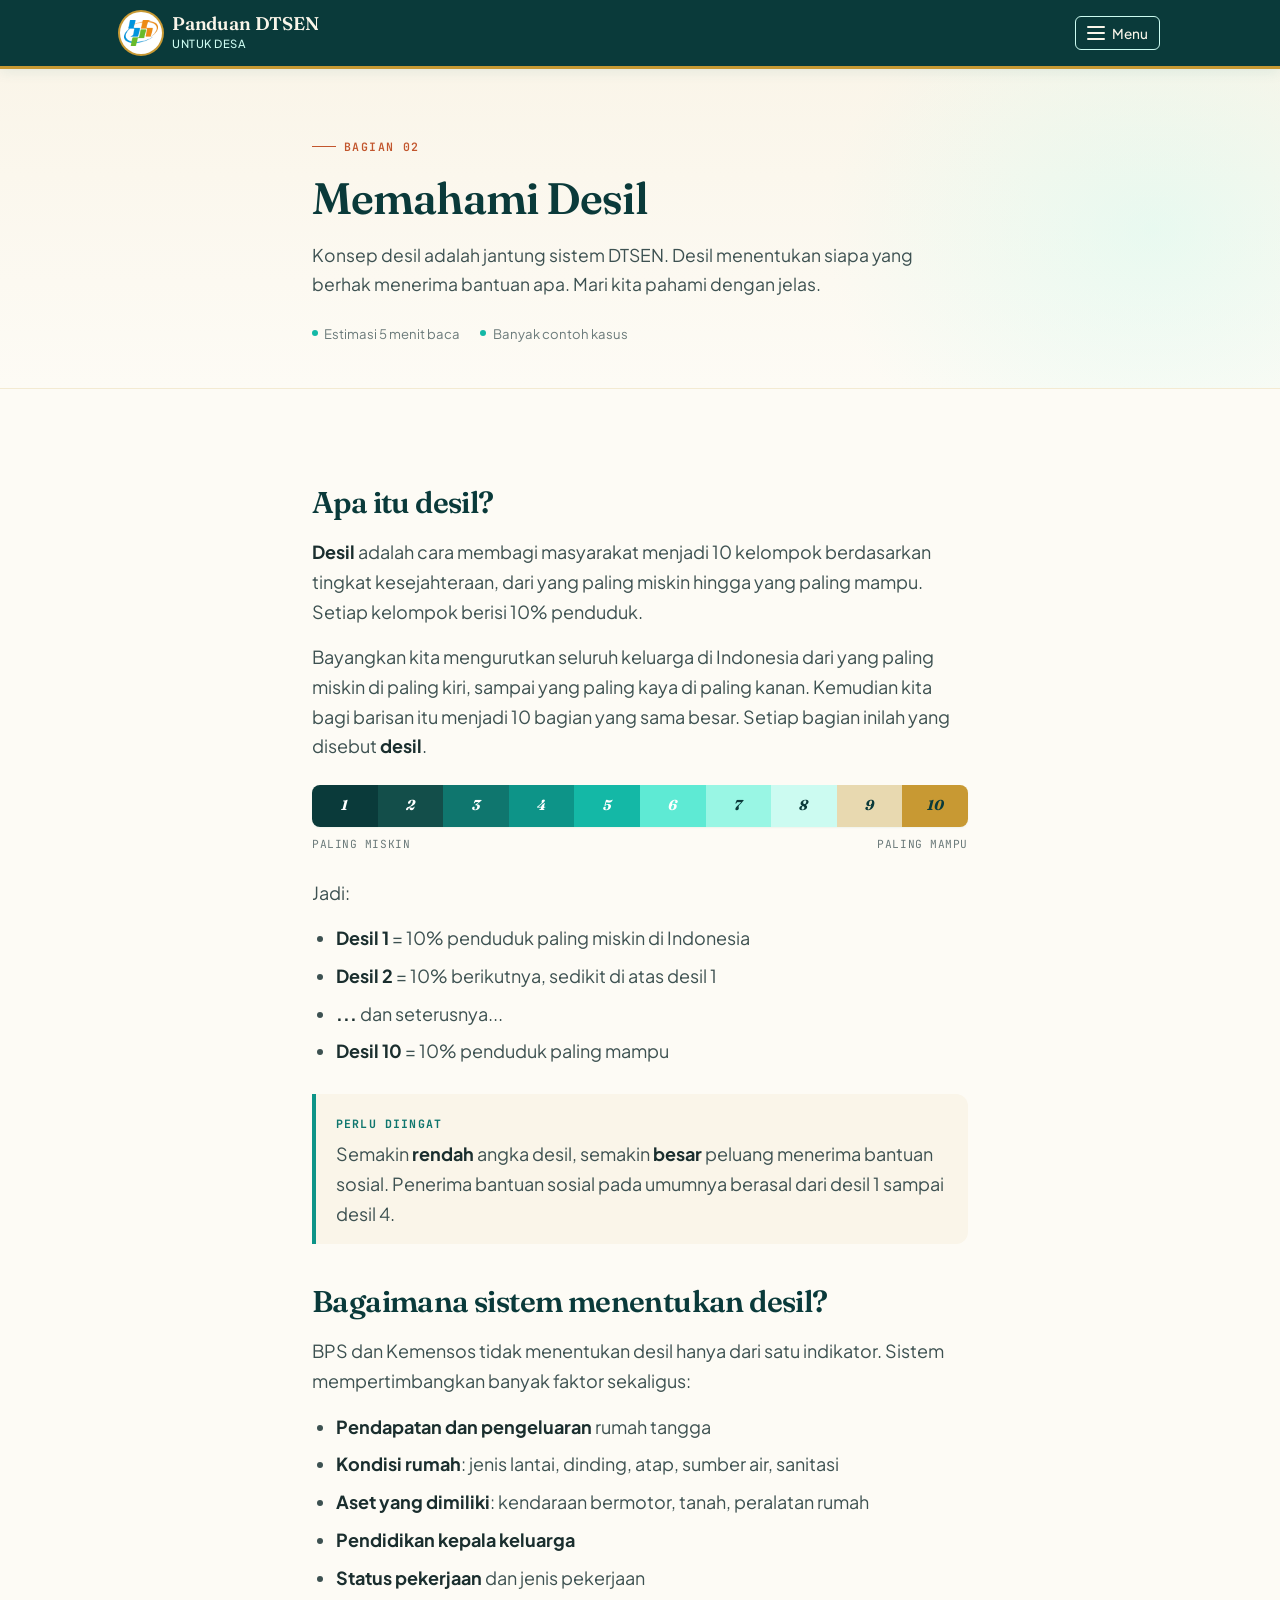
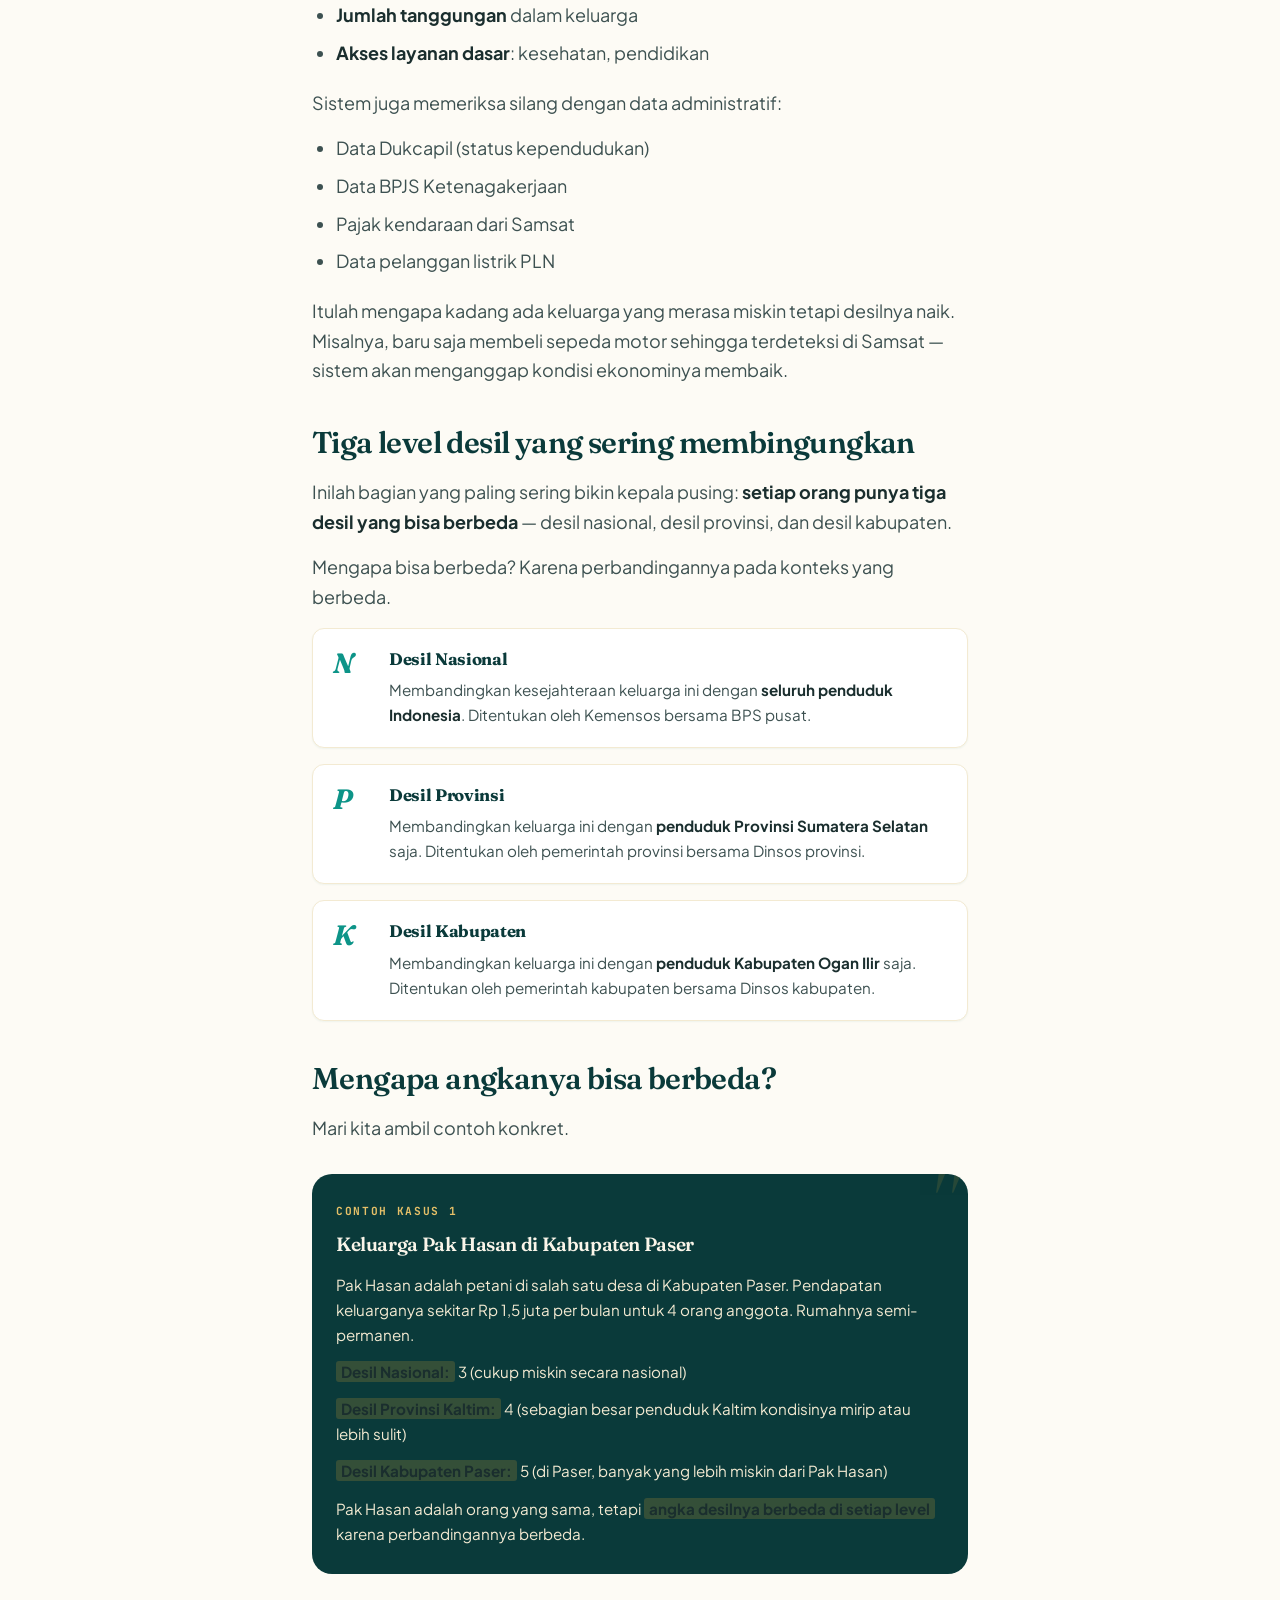
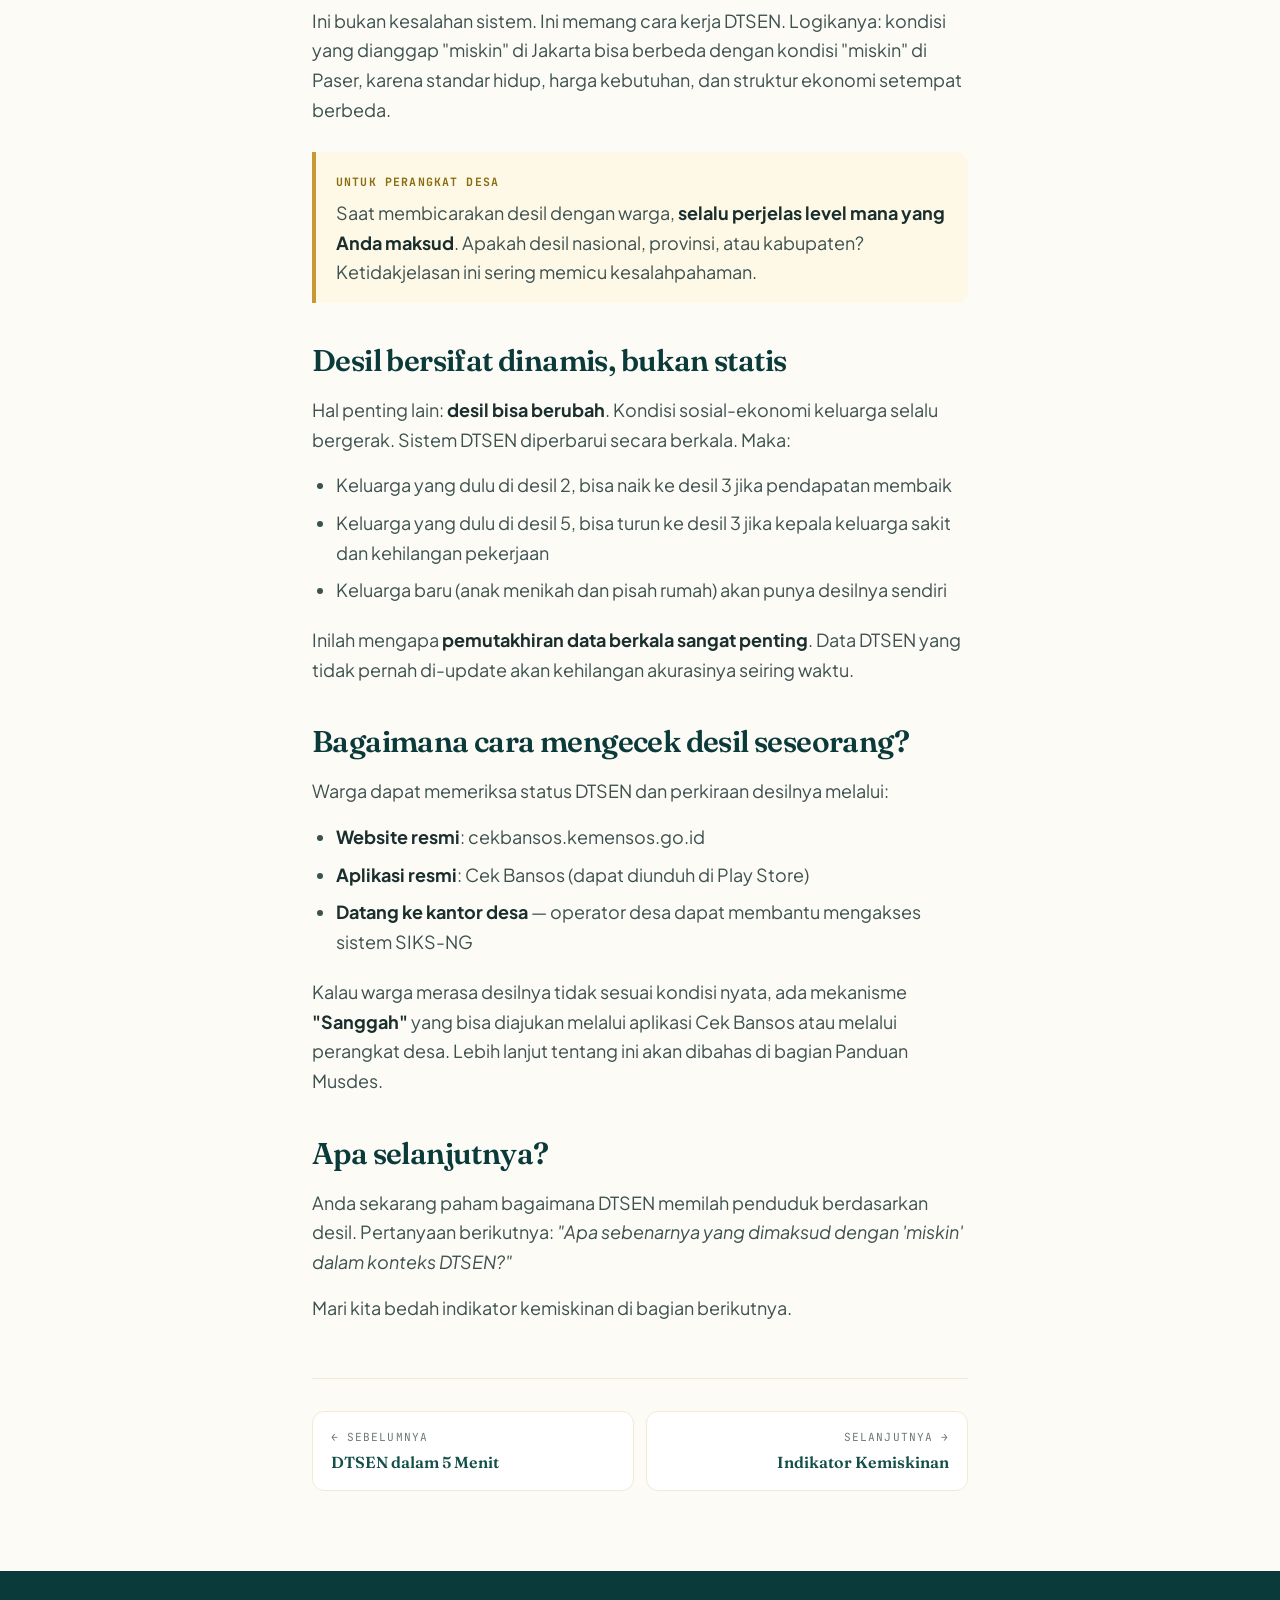
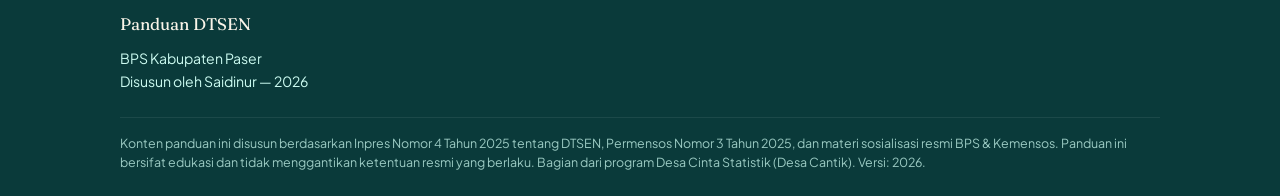
==== desil.html @ bd0c0e56 "Add files via upload" ====
<!DOCTYPE html>
<html lang="id">
<head>
  <meta charset="UTF-8">
  <meta name="viewport" content="width=device-width, initial-scale=1.0">
  <title>Memahami Desil — Panduan DTSEN</title>
  <meta name="description" content="Penjelasan tentang sistem desil DTSEN, perbedaan desil nasional/provinsi/kabupaten, dan contoh kasus konkret.">
  <link rel="preconnect" href="https://fonts.googleapis.com">
  <link rel="preconnect" href="https://fonts.gstatic.com" crossorigin>
  <link href="https://fonts.googleapis.com/css2?family=Fraunces:ital,opsz,wght@0,9..144,400..700;1,9..144,400..700&family=Plus+Jakarta+Sans:wght@400;500;600;700&family=JetBrains+Mono:wght@400;600&display=swap" rel="stylesheet">
  <link rel="stylesheet" href="assets/css/styles.css">
</head>
<body>
  <header class="site-header">
    <div class="site-header__inner">
      <a href="index.html" class="site-header__brand">
        <span class="site-header__logo" aria-label="Logo BPS"><img src="assets/img/logo-bps.png" alt="Logo Badan Pusat Statistik"></span>
        <div>
          <div class="site-header__title">Panduan DTSEN</div>
          <div class="site-header__subtitle">Untuk Desa</div>
        </div>
      </a>
      <button class="menu-toggle" aria-label="Buka menu" aria-expanded="false">
        <span class="menu-toggle__icon"><span></span></span>
        Menu
      </button>
    </div>
  </header>

  <div class="site-nav__overlay" aria-hidden="true"></div>
  <nav class="site-nav" aria-label="Navigasi utama">
    <ul class="site-nav__list">
      <li class="site-nav__item"><a href="index.html" class="site-nav__link"><span class="site-nav__num">00</span>Beranda</a></li>
      <li class="site-nav__item"><a href="dtsen.html" class="site-nav__link"><span class="site-nav__num">01</span>DTSEN dalam 5 Menit</a></li>
      <li class="site-nav__item"><a href="desil.html" class="site-nav__link is-active"><span class="site-nav__num">02</span>Memahami Desil</a></li>
      <li class="site-nav__item"><a href="kemiskinan.html" class="site-nav__link"><span class="site-nav__num">03</span>Indikator Kemiskinan</a></li>
      <li class="site-nav__item"><a href="stunting.html" class="site-nav__link"><span class="site-nav__num">04</span>Kemiskinan &amp; Stunting</a></li>
      <li class="site-nav__item"><a href="musdes.html" class="site-nav__link"><span class="site-nav__num">05</span>Panduan Musdes</a></li>
      <li class="site-nav__item"><a href="tanya-jawab.html" class="site-nav__link"><span class="site-nav__num">06</span>Tanya-Jawab &amp; Glosarium</a></li>
    </ul>
  </nav>

  <section class="page-hero">
    <div class="container">
      <div class="page-hero__inner">
        <div class="page-hero__eyebrow">Bagian 02</div>
        <h1>Memahami Desil</h1>
        <p class="page-hero__lead">Konsep desil adalah jantung sistem DTSEN. Desil menentukan siapa yang berhak menerima bantuan apa. Mari kita pahami dengan jelas.</p>
        <div class="page-hero__meta">
          <span class="page-hero__meta-item">Estimasi 5 menit baca</span>
          <span class="page-hero__meta-item">Banyak contoh kasus</span>
        </div>
      </div>
    </div>
  </section>

  <main>
    <div class="container">
      <div class="prose">

        <h2>Apa itu desil?</h2>
        <p><strong>Desil</strong> adalah cara membagi masyarakat menjadi 10 kelompok berdasarkan tingkat kesejahteraan, dari yang paling miskin hingga yang paling mampu. Setiap kelompok berisi 10% penduduk.</p>

        <p>Bayangkan kita mengurutkan seluruh keluarga di Indonesia dari yang paling miskin di paling kiri, sampai yang paling kaya di paling kanan. Kemudian kita bagi barisan itu menjadi 10 bagian yang sama besar. Setiap bagian inilah yang disebut <strong>desil</strong>.</p>

        <div class="decile-bar">
          <div class="decile-bar__cell" style="background:#0a3a3a;">1</div>
          <div class="decile-bar__cell" style="background:#134e4a;">2</div>
          <div class="decile-bar__cell" style="background:#0f766e;">3</div>
          <div class="decile-bar__cell" style="background:#0d9488;">4</div>
          <div class="decile-bar__cell" style="background:#14b8a6;">5</div>
          <div class="decile-bar__cell" style="background:#5eead4;">6</div>
          <div class="decile-bar__cell" style="background:#99f6e4; color:#0a3a3a;">7</div>
          <div class="decile-bar__cell" style="background:#ccfbf1; color:#0a3a3a;">8</div>
          <div class="decile-bar__cell" style="background:#e8d9b0; color:#0a3a3a;">9</div>
          <div class="decile-bar__cell" style="background:#c89933; color:#0a3a3a;">10</div>
        </div>
        <div class="decile-bar__legend">
          <span>Paling Miskin</span>
          <span>Paling Mampu</span>
        </div>

        <p>Jadi:</p>
        <ul>
          <li><strong>Desil 1</strong> = 10% penduduk paling miskin di Indonesia</li>
          <li><strong>Desil 2</strong> = 10% berikutnya, sedikit di atas desil 1</li>
          <li><strong>...</strong> dan seterusnya...</li>
          <li><strong>Desil 10</strong> = 10% penduduk paling mampu</li>
        </ul>

        <div class="callout">
          <span class="callout__label">Perlu Diingat</span>
          <p style="margin-bottom: 0;">Semakin <strong>rendah</strong> angka desil, semakin <strong>besar</strong> peluang menerima bantuan sosial. Penerima bantuan sosial pada umumnya berasal dari desil 1 sampai desil 4.</p>
        </div>

        <h2>Bagaimana sistem menentukan desil?</h2>
        <p>BPS dan Kemensos tidak menentukan desil hanya dari satu indikator. Sistem mempertimbangkan banyak faktor sekaligus:</p>

        <ul>
          <li><strong>Pendapatan dan pengeluaran</strong> rumah tangga</li>
          <li><strong>Kondisi rumah</strong>: jenis lantai, dinding, atap, sumber air, sanitasi</li>
          <li><strong>Aset yang dimiliki</strong>: kendaraan bermotor, tanah, peralatan rumah</li>
          <li><strong>Pendidikan kepala keluarga</strong></li>
          <li><strong>Status pekerjaan</strong> dan jenis pekerjaan</li>
          <li><strong>Jumlah tanggungan</strong> dalam keluarga</li>
          <li><strong>Akses layanan dasar</strong>: kesehatan, pendidikan</li>
        </ul>

        <p>Sistem juga memeriksa silang dengan data administratif:</p>
        <ul>
          <li>Data Dukcapil (status kependudukan)</li>
          <li>Data BPJS Ketenagakerjaan</li>
          <li>Pajak kendaraan dari Samsat</li>
          <li>Data pelanggan listrik PLN</li>
        </ul>

        <p>Itulah mengapa kadang ada keluarga yang merasa miskin tetapi desilnya naik. Misalnya, baru saja membeli sepeda motor sehingga terdeteksi di Samsat &mdash; sistem akan menganggap kondisi ekonominya membaik.</p>

        <h2>Tiga level desil yang sering membingungkan</h2>
        <p>Inilah bagian yang paling sering bikin kepala pusing: <strong>setiap orang punya tiga desil yang bisa berbeda</strong> &mdash; desil nasional, desil provinsi, dan desil kabupaten.</p>

        <p>Mengapa bisa berbeda? Karena perbandingannya pada konteks yang berbeda.</p>

        <div class="step-card">
          <span class="step-card__num">N</span>
          <div class="step-card__body">
            <h4>Desil Nasional</h4>
            <p>Membandingkan kesejahteraan keluarga ini dengan <strong>seluruh penduduk Indonesia</strong>. Ditentukan oleh Kemensos bersama BPS pusat.</p>
          </div>
        </div>

        <div class="step-card">
          <span class="step-card__num">P</span>
          <div class="step-card__body">
            <h4>Desil Provinsi</h4>
            <p>Membandingkan keluarga ini dengan <strong>penduduk Provinsi Sumatera Selatan</strong> saja. Ditentukan oleh pemerintah provinsi bersama Dinsos provinsi.</p>
          </div>
        </div>

        <div class="step-card">
          <span class="step-card__num">K</span>
          <div class="step-card__body">
            <h4>Desil Kabupaten</h4>
            <p>Membandingkan keluarga ini dengan <strong>penduduk Kabupaten Ogan Ilir</strong> saja. Ditentukan oleh pemerintah kabupaten bersama Dinsos kabupaten.</p>
          </div>
        </div>

        <h2>Mengapa angkanya bisa berbeda?</h2>
        <p>Mari kita ambil contoh konkret.</p>

        <div class="case-study">
          <div class="case-study__label">Contoh Kasus 1</div>
          <h3>Keluarga Pak Hasan di Kabupaten Paser</h3>
          <p>Pak Hasan adalah petani di salah satu desa di Kabupaten Paser. Pendapatan keluarganya sekitar Rp 1,5 juta per bulan untuk 4 orang anggota. Rumahnya semi-permanen.</p>
          <p><strong>Desil Nasional:</strong> 3 (cukup miskin secara nasional)</p>
          <p><strong>Desil Provinsi Kaltim:</strong> 4 (sebagian besar penduduk Kaltim kondisinya mirip atau lebih sulit)</p>
          <p><strong>Desil Kabupaten Paser:</strong> 5 (di Paser, banyak yang lebih miskin dari Pak Hasan)</p>
          <p>Pak Hasan adalah orang yang sama, tetapi <strong>angka desilnya berbeda di setiap level</strong> karena perbandingannya berbeda.</p>
        </div>

        <p>Ini bukan kesalahan sistem. Ini memang cara kerja DTSEN. Logikanya: kondisi yang dianggap "miskin" di Jakarta bisa berbeda dengan kondisi "miskin" di Paser, karena standar hidup, harga kebutuhan, dan struktur ekonomi setempat berbeda.</p>

        <div class="callout callout--warning">
          <span class="callout__label">Untuk Perangkat Desa</span>
          <p style="margin-bottom: 0;">Saat membicarakan desil dengan warga, <strong>selalu perjelas level mana yang Anda maksud</strong>. Apakah desil nasional, provinsi, atau kabupaten? Ketidakjelasan ini sering memicu kesalahpahaman.</p>
        </div>

        <h2>Desil bersifat dinamis, bukan statis</h2>
        <p>Hal penting lain: <strong>desil bisa berubah</strong>. Kondisi sosial-ekonomi keluarga selalu bergerak. Sistem DTSEN diperbarui secara berkala. Maka:</p>

        <ul>
          <li>Keluarga yang dulu di desil 2, bisa naik ke desil 3 jika pendapatan membaik</li>
          <li>Keluarga yang dulu di desil 5, bisa turun ke desil 3 jika kepala keluarga sakit dan kehilangan pekerjaan</li>
          <li>Keluarga baru (anak menikah dan pisah rumah) akan punya desilnya sendiri</li>
        </ul>

        <p>Inilah mengapa <strong>pemutakhiran data berkala sangat penting</strong>. Data DTSEN yang tidak pernah di-update akan kehilangan akurasinya seiring waktu.</p>

        <h2>Bagaimana cara mengecek desil seseorang?</h2>
        <p>Warga dapat memeriksa status DTSEN dan perkiraan desilnya melalui:</p>

        <ul>
          <li><strong>Website resmi</strong>: cekbansos.kemensos.go.id</li>
          <li><strong>Aplikasi resmi</strong>: Cek Bansos (dapat diunduh di Play Store)</li>
          <li><strong>Datang ke kantor desa</strong> &mdash; operator desa dapat membantu mengakses sistem SIKS-NG</li>
        </ul>

        <p>Kalau warga merasa desilnya tidak sesuai kondisi nyata, ada mekanisme <strong>"Sanggah"</strong> yang bisa diajukan melalui aplikasi Cek Bansos atau melalui perangkat desa. Lebih lanjut tentang ini akan dibahas di bagian Panduan Musdes.</p>

        <h2>Apa selanjutnya?</h2>
        <p>Anda sekarang paham bagaimana DTSEN memilah penduduk berdasarkan desil. Pertanyaan berikutnya: <em>"Apa sebenarnya yang dimaksud dengan 'miskin' dalam konteks DTSEN?"</em></p>

        <p>Mari kita bedah indikator kemiskinan di bagian berikutnya.</p>

        <nav class="page-nav" aria-label="Navigasi halaman">
          <a href="dtsen.html" class="page-nav__link">
            <span class="page-nav__direction">&larr; Sebelumnya</span>
            <span class="page-nav__title">DTSEN dalam 5 Menit</span>
          </a>
          <a href="kemiskinan.html" class="page-nav__link page-nav__link--next">
            <span class="page-nav__direction">Selanjutnya &rarr;</span>
            <span class="page-nav__title">Indikator Kemiskinan</span>
          </a>
        </nav>
      </div>
    </div>
  </main>

  <footer class="site-footer">
    <div class="site-footer__inner">
      <div class="site-footer__credit">Panduan DTSEN</div>
      <div class="site-footer__org">BPS Kabupaten Paser<br>Disusun oleh Saidinur &mdash; 2026</div>
      <div class="site-footer__disclaimer">Konten panduan ini disusun berdasarkan Inpres Nomor 4 Tahun 2025 tentang DTSEN, Permensos Nomor 3 Tahun 2025, dan materi sosialisasi resmi BPS &amp; Kemensos. Panduan ini bersifat edukasi dan tidak menggantikan ketentuan resmi yang berlaku. Bagian dari program Desa Cinta Statistik (Desa Cantik). Versi: 2026.</div>
    </div>
  </footer>
  <script src="assets/js/main.js"></script>
</body>
</html>
---- assets/css/styles.css ----
/* ============================================
   Panduan DTSEN — Stylesheet
   Palet: Hijau toska + cream | Mobile-first
   ============================================ */

/* --- CSS Variables --- */
:root {
  /* Warna utama */
  --teal-900: #0a3a3a;
  --teal-800: #134e4a;
  --teal-700: #0f766e;
  --teal-600: #0d9488;
  --teal-500: #14b8a6;
  --teal-100: #ccfbf1;
  --teal-50: #f0fdfa;

  /* Cream & netral */
  --cream-50: #fdfbf5;
  --cream-100: #faf5e9;
  --cream-200: #f3ead2;
  --cream-300: #e8d9b0;

  /* Aksen & teks */
  --ink: #1a2e2e;
  --ink-soft: #3d5151;
  --ink-mute: #6b7a7a;
  --terracotta: #c2562d;
  --gold: #c89933;
  --gold-soft: #e6c068;

  /* Sistem */
  --shadow-sm: 0 1px 2px rgba(15, 118, 110, 0.06);
  --shadow-md: 0 4px 12px rgba(15, 118, 110, 0.08);
  --shadow-lg: 0 12px 32px rgba(15, 118, 110, 0.12);
  --radius-sm: 6px;
  --radius-md: 12px;
  --radius-lg: 20px;

  /* Tipografi */
  --font-display: 'Fraunces', 'Lora', Georgia, serif;
  --font-body: 'Plus Jakarta Sans', 'Source Sans 3', system-ui, sans-serif;
  --font-mono: 'JetBrains Mono', 'Courier New', monospace;
}

/* --- Reset --- */
*, *::before, *::after { box-sizing: border-box; margin: 0; padding: 0; }
html { scroll-behavior: smooth; -webkit-text-size-adjust: 100%; }

body {
  font-family: var(--font-body);
  font-size: 17px;
  line-height: 1.65;
  color: var(--ink);
  background: var(--cream-50);
  min-height: 100vh;
  -webkit-font-smoothing: antialiased;
  text-rendering: optimizeLegibility;
}

img { max-width: 100%; display: block; }
a { color: var(--teal-700); text-decoration-thickness: 1.5px; text-underline-offset: 3px; }
a:hover { color: var(--teal-800); }

/* --- Typography --- */
h1, h2, h3, h4 {
  font-family: var(--font-display);
  font-weight: 600;
  letter-spacing: -0.02em;
  line-height: 1.2;
  color: var(--teal-900);
}
h1 { font-size: clamp(1.9rem, 5vw, 2.75rem); margin-bottom: 0.5rem; }
h2 { font-size: clamp(1.4rem, 3.5vw, 1.875rem); margin: 2.5rem 0 1rem; }
h3 { font-size: clamp(1.15rem, 2.5vw, 1.35rem); margin: 1.75rem 0 0.75rem; color: var(--teal-800); }
h4 { font-size: 1.05rem; margin: 1.25rem 0 0.5rem; font-weight: 700; color: var(--teal-800); }

p { margin-bottom: 1rem; }
strong { color: var(--teal-900); font-weight: 700; }

/* --- Layout dasar --- */
.container {
  max-width: 720px;
  margin: 0 auto;
  padding: 0 1.25rem;
}

/* --- Header --- */
.site-header {
  background: var(--teal-900);
  color: var(--cream-100);
  border-bottom: 3px solid var(--gold);
  position: sticky;
  top: 0;
  z-index: 100;
  box-shadow: var(--shadow-md);
}

.site-header__inner {
  max-width: 1080px;
  margin: 0 auto;
  padding: 0.75rem 1.25rem;
  display: flex;
  align-items: center;
  justify-content: space-between;
  gap: 1rem;
}

.site-header__brand {
  display: flex;
  align-items: center;
  gap: 0.625rem;
  text-decoration: none;
  color: var(--cream-100);
  flex-shrink: 0;
}

.site-header__logo {
  width: 42px;
  height: 42px;
  background: #ffffff;
  display: grid;
  place-items: center;
  border-radius: 50%;
  flex-shrink: 0;
  padding: 4px;
  box-shadow: 0 0 0 2px var(--gold);
}

.site-header__logo img {
  width: 100%;
  height: 100%;
  object-fit: contain;
  display: block;
}

.site-header__title {
  font-family: var(--font-display);
  font-size: 1.05rem;
  line-height: 1.1;
  font-weight: 600;
  letter-spacing: -0.01em;
}

.site-header__subtitle {
  font-size: 0.7rem;
  letter-spacing: 0.05em;
  text-transform: uppercase;
  color: var(--teal-100);
  font-weight: 500;
}

/* Menu toggle */
.menu-toggle {
  background: transparent;
  border: 1.5px solid var(--teal-100);
  color: var(--cream-100);
  padding: 0.45rem 0.7rem;
  border-radius: var(--radius-sm);
  cursor: pointer;
  font-size: 0.85rem;
  font-family: var(--font-body);
  font-weight: 500;
  display: flex;
  align-items: center;
  gap: 0.4rem;
  transition: all 0.15s;
}
.menu-toggle:hover { background: var(--teal-800); }
.menu-toggle__icon {
  display: inline-block;
  width: 18px;
  height: 14px;
  position: relative;
}
.menu-toggle__icon::before,
.menu-toggle__icon::after,
.menu-toggle__icon span {
  content: '';
  position: absolute;
  left: 0;
  width: 100%;
  height: 2px;
  background: var(--cream-100);
  border-radius: 2px;
}
.menu-toggle__icon::before { top: 0; }
.menu-toggle__icon span { top: 6px; }
.menu-toggle__icon::after { bottom: 0; }

/* Drawer navigation */
.site-nav {
  position: fixed;
  top: 0;
  right: -100%;
  width: min(85%, 320px);
  height: 100vh;
  background: var(--cream-50);
  box-shadow: -8px 0 32px rgba(0,0,0,0.15);
  padding: 5rem 1.5rem 2rem;
  overflow-y: auto;
  transition: right 0.3s cubic-bezier(0.4, 0, 0.2, 1);
  z-index: 99;
}
.site-nav.is-open { right: 0; }

.site-nav__overlay {
  position: fixed;
  inset: 0;
  background: rgba(10, 58, 58, 0.5);
  opacity: 0;
  pointer-events: none;
  transition: opacity 0.3s;
  z-index: 98;
}
.site-nav__overlay.is-open { opacity: 1; pointer-events: auto; }

.site-nav__list { list-style: none; }
.site-nav__item { border-bottom: 1px solid var(--cream-200); }
.site-nav__link {
  display: flex;
  align-items: baseline;
  gap: 0.75rem;
  padding: 0.95rem 0.5rem;
  text-decoration: none;
  color: var(--ink);
  font-size: 0.97rem;
  font-weight: 500;
  transition: color 0.15s;
}
.site-nav__link:hover { color: var(--teal-700); }
.site-nav__link.is-active { color: var(--teal-700); font-weight: 700; }
.site-nav__num {
  font-family: var(--font-display);
  font-size: 0.8rem;
  color: var(--terracotta);
  font-weight: 700;
  font-style: italic;
  width: 22px;
  flex-shrink: 0;
}

/* --- Hero / Page Header --- */
.page-hero {
  background: linear-gradient(180deg, var(--cream-100) 0%, var(--cream-50) 100%);
  padding: 2.5rem 0 2rem;
  position: relative;
  overflow: hidden;
  border-bottom: 1px solid var(--cream-200);
}

.page-hero::before {
  content: '';
  position: absolute;
  top: -50%;
  right: -20%;
  width: 60%;
  height: 200%;
  background: radial-gradient(ellipse, var(--teal-100) 0%, transparent 60%);
  opacity: 0.4;
  pointer-events: none;
}

.page-hero__inner { position: relative; z-index: 1; }

.page-hero__eyebrow {
  display: inline-flex;
  align-items: center;
  gap: 0.5rem;
  font-family: var(--font-mono);
  font-size: 0.72rem;
  letter-spacing: 0.12em;
  text-transform: uppercase;
  color: var(--terracotta);
  font-weight: 600;
  margin-bottom: 1rem;
}
.page-hero__eyebrow::before {
  content: '';
  width: 24px;
  height: 1.5px;
  background: var(--terracotta);
}

.page-hero__lead {
  font-size: 1.1rem;
  color: var(--ink-soft);
  margin-top: 1rem;
  max-width: 60ch;
}

.page-hero__meta {
  display: flex;
  gap: 1.25rem;
  margin-top: 1.5rem;
  font-size: 0.82rem;
  color: var(--ink-mute);
  flex-wrap: wrap;
}
.page-hero__meta-item {
  display: flex;
  align-items: center;
  gap: 0.4rem;
}
.page-hero__meta-item::before {
  content: '';
  width: 6px;
  height: 6px;
  border-radius: 50%;
  background: var(--teal-500);
}

/* --- Main content --- */
main { padding: 2.5rem 0 4rem; }

.prose p { color: var(--ink-soft); }
.prose p strong { color: var(--ink); }
.prose ul, .prose ol { margin: 1rem 0 1.25rem 1.5rem; }
.prose li { margin-bottom: 0.5rem; color: var(--ink-soft); }
.prose li strong { color: var(--ink); }

/* --- Custom Cards --- */
.callout {
  background: var(--cream-100);
  border-left: 4px solid var(--teal-600);
  padding: 1.25rem 1.25rem 1rem;
  margin: 1.75rem 0;
  border-radius: 0 var(--radius-md) var(--radius-md) 0;
  position: relative;
}
.callout__label {
  font-family: var(--font-mono);
  font-size: 0.72rem;
  letter-spacing: 0.1em;
  text-transform: uppercase;
  color: var(--teal-700);
  font-weight: 700;
  margin-bottom: 0.4rem;
  display: block;
}
.callout--warning {
  background: #fef9e7;
  border-left-color: var(--gold);
}
.callout--warning .callout__label { color: #8a6d10; }
.callout--important {
  background: #fdf2ed;
  border-left-color: var(--terracotta);
}
.callout--important .callout__label { color: #a0421f; }

/* --- Step / Numbered Cards --- */
.step-card {
  display: flex;
  gap: 1rem;
  padding: 1.25rem;
  background: white;
  border: 1px solid var(--cream-200);
  border-radius: var(--radius-md);
  margin-bottom: 1rem;
  box-shadow: var(--shadow-sm);
  transition: transform 0.2s, box-shadow 0.2s;
}
.step-card:hover { transform: translateY(-2px); box-shadow: var(--shadow-md); }
.step-card__num {
  font-family: var(--font-display);
  font-size: 1.75rem;
  font-weight: 700;
  color: var(--teal-600);
  font-style: italic;
  line-height: 1;
  flex-shrink: 0;
  width: 2.5rem;
}
.step-card__body h4 { margin-top: 0; color: var(--teal-900); }
.step-card__body p { margin-bottom: 0; font-size: 0.95rem; color: var(--ink-soft); }

/* --- Comparison Table --- */
.compare {
  width: 100%;
  border-collapse: collapse;
  margin: 1.5rem 0;
  font-size: 0.92rem;
  background: white;
  border-radius: var(--radius-md);
  overflow: hidden;
  box-shadow: var(--shadow-sm);
  border: 1px solid var(--cream-200);
}
.compare th {
  background: var(--teal-700);
  color: var(--cream-100);
  padding: 0.85rem 0.9rem;
  text-align: left;
  font-family: var(--font-display);
  font-weight: 600;
  font-size: 0.95rem;
}
.compare td {
  padding: 0.8rem 0.9rem;
  border-top: 1px solid var(--cream-200);
  color: var(--ink-soft);
  vertical-align: top;
}
.compare tr:nth-child(even) td { background: var(--cream-50); }

/* --- Case Study Box --- */
.case-study {
  background: var(--teal-900);
  color: var(--cream-100);
  padding: 1.75rem 1.5rem;
  border-radius: var(--radius-lg);
  margin: 2rem 0;
  position: relative;
  overflow: hidden;
}
.case-study::before {
  content: '"';
  position: absolute;
  top: -2rem;
  right: 1rem;
  font-family: var(--font-display);
  font-size: 8rem;
  color: var(--gold);
  opacity: 0.15;
  font-style: italic;
  line-height: 1;
  pointer-events: none;
  z-index: 0;
}
.case-study__label {
  font-family: var(--font-mono);
  font-size: 0.7rem;
  letter-spacing: 0.15em;
  text-transform: uppercase;
  color: var(--gold-soft);
  margin-bottom: 0.75rem;
  font-weight: 700;
  position: relative;
  z-index: 1;
}
.case-study h3 {
  color: var(--cream-100);
  font-size: 1.2rem;
  margin: 0.5rem 0 1rem;
  position: relative;
  z-index: 1;
}
.case-study p {
  color: var(--cream-200);
  font-size: 0.95rem;
  margin-bottom: 0.75rem;
  position: relative;
  z-index: 1;
}
.case-study p:last-child { margin-bottom: 0; }
.case-study strong {
  color: #ffffff;
  font-weight: 700;
  background: rgba(200, 153, 51, 0.22);
  padding: 1px 5px;
  border-radius: 3px;
  box-decoration-break: clone;
  -webkit-box-decoration-break: clone;
}
.case-study em {
  color: var(--gold-soft, #d4a847);
  font-style: italic;
  font-weight: 500;
}

/* --- Page Navigation Footer --- */
.page-nav {
  display: grid;
  grid-template-columns: 1fr 1fr;
  gap: 0.75rem;
  margin-top: 3.5rem;
  padding-top: 2rem;
  border-top: 1px solid var(--cream-200);
}
.page-nav__link {
  display: flex;
  flex-direction: column;
  padding: 1rem 1.1rem;
  background: white;
  border: 1px solid var(--cream-200);
  border-radius: var(--radius-md);
  text-decoration: none;
  transition: all 0.2s;
  min-height: 80px;
}
.page-nav__link:hover {
  border-color: var(--teal-500);
  box-shadow: var(--shadow-sm);
  transform: translateY(-2px);
}
.page-nav__link--next { text-align: right; align-items: flex-end; }
.page-nav__direction {
  font-family: var(--font-mono);
  font-size: 0.7rem;
  letter-spacing: 0.1em;
  text-transform: uppercase;
  color: var(--ink-mute);
  margin-bottom: 0.3rem;
}
.page-nav__title {
  font-family: var(--font-display);
  font-size: 1rem;
  color: var(--teal-800);
  font-weight: 600;
  line-height: 1.3;
}
.page-nav__placeholder {
  visibility: hidden;
}

/* --- Footer --- */
.site-footer {
  background: var(--teal-900);
  color: var(--cream-200);
  padding: 2.5rem 0 1.5rem;
  font-size: 0.88rem;
}
.site-footer__inner {
  max-width: 1080px;
  margin: 0 auto;
  padding: 0 1.25rem;
}
.site-footer__credit {
  font-family: var(--font-display);
  font-size: 1.05rem;
  color: var(--cream-100);
  margin-bottom: 0.5rem;
}
.site-footer__org {
  color: var(--teal-100);
  margin-bottom: 1.25rem;
}
.site-footer__disclaimer {
  font-size: 0.78rem;
  color: var(--teal-100);
  opacity: 0.75;
  border-top: 1px solid rgba(255,255,255,0.1);
  padding-top: 1rem;
  margin-top: 1.5rem;
  line-height: 1.5;
}

/* --- Beranda khusus --- */
.home-hero {
  padding: 3rem 0 2.5rem;
}
.home-hero__title {
  font-size: clamp(2rem, 6vw, 3.25rem);
  line-height: 1.1;
  margin-bottom: 1rem;
}
.home-hero__title em {
  color: var(--terracotta);
  font-style: italic;
  font-weight: 500;
}

.home-cards {
  display: grid;
  gap: 0.875rem;
  margin: 2rem 0;
}
.home-card {
  display: flex;
  align-items: flex-start;
  gap: 1rem;
  padding: 1.25rem 1.1rem;
  background: white;
  border: 1px solid var(--cream-200);
  border-radius: var(--radius-md);
  text-decoration: none;
  transition: all 0.2s ease;
  box-shadow: var(--shadow-sm);
}
.home-card:hover {
  transform: translateY(-3px);
  border-color: var(--teal-500);
  box-shadow: var(--shadow-md);
}
.home-card__num {
  font-family: var(--font-display);
  font-style: italic;
  font-size: 1.5rem;
  font-weight: 700;
  color: var(--teal-600);
  width: 2rem;
  flex-shrink: 0;
  line-height: 1;
}
.home-card__body { flex: 1; }
.home-card__title {
  font-family: var(--font-display);
  font-size: 1.1rem;
  font-weight: 600;
  color: var(--teal-900);
  margin-bottom: 0.2rem;
}
.home-card__desc {
  font-size: 0.88rem;
  color: var(--ink-soft);
  line-height: 1.5;
}
.home-card__time {
  font-family: var(--font-mono);
  font-size: 0.7rem;
  color: var(--ink-mute);
  letter-spacing: 0.05em;
  margin-top: 0.4rem;
}

/* --- Stat blocks --- */
.stat-row {
  display: grid;
  grid-template-columns: repeat(2, 1fr);
  gap: 0.75rem;
  margin: 1.5rem 0;
}
.stat {
  background: white;
  border: 1px solid var(--cream-200);
  border-radius: var(--radius-md);
  padding: 1rem 1rem;
}
.stat__value {
  font-family: var(--font-display);
  font-size: 1.75rem;
  font-weight: 700;
  color: var(--teal-700);
  line-height: 1;
  font-style: italic;
}
.stat__label {
  font-size: 0.78rem;
  color: var(--ink-mute);
  margin-top: 0.4rem;
  line-height: 1.4;
}

/* --- Decile visual --- */
.decile-bar {
  display: flex;
  margin: 1.5rem 0 0.5rem;
  border-radius: 8px;
  overflow: hidden;
  box-shadow: var(--shadow-sm);
  height: 42px;
}
.decile-bar__cell {
  flex: 1;
  display: grid;
  place-items: center;
  font-family: var(--font-display);
  font-weight: 700;
  font-size: 0.9rem;
  color: white;
  font-style: italic;
}
.decile-bar__legend {
  display: flex;
  justify-content: space-between;
  font-family: var(--font-mono);
  font-size: 0.7rem;
  color: var(--ink-mute);
  letter-spacing: 0.05em;
  text-transform: uppercase;
  margin-bottom: 1.5rem;
}

/* --- Checklist --- */
.checklist {
  list-style: none;
  margin-left: 0 !important;
}
.checklist li {
  display: flex;
  align-items: flex-start;
  gap: 0.75rem;
  padding: 0.7rem 0;
  border-bottom: 1px dashed var(--cream-300);
}
.checklist li::before {
  content: '';
  display: inline-block;
  width: 18px;
  height: 18px;
  border: 2px solid var(--teal-600);
  border-radius: 4px;
  flex-shrink: 0;
  margin-top: 3px;
}

/* --- FAQ --- */
.faq details {
  background: white;
  border: 1px solid var(--cream-200);
  border-radius: var(--radius-md);
  padding: 0;
  margin-bottom: 0.6rem;
  overflow: hidden;
  box-shadow: var(--shadow-sm);
}
.faq summary {
  padding: 0.95rem 1.1rem;
  cursor: pointer;
  font-weight: 600;
  color: var(--teal-900);
  font-family: var(--font-display);
  font-size: 1rem;
  list-style: none;
  display: flex;
  justify-content: space-between;
  align-items: center;
  gap: 1rem;
}
.faq summary::-webkit-details-marker { display: none; }
.faq summary::after {
  content: '+';
  font-size: 1.4rem;
  color: var(--teal-600);
  transition: transform 0.2s;
  flex-shrink: 0;
}
.faq details[open] summary::after { transform: rotate(45deg); }
.faq details[open] summary { border-bottom: 1px solid var(--cream-200); }
.faq__answer {
  padding: 1rem 1.1rem;
  color: var(--ink-soft);
  font-size: 0.95rem;
  line-height: 1.65;
}
.faq__answer p { margin-bottom: 0.75rem; }
.faq__answer p:last-child { margin-bottom: 0; }

/* --- Glossary --- */
.glossary {
  list-style: none;
  margin-left: 0 !important;
}
.glossary > li {
  padding: 1rem 0;
  border-bottom: 1px solid var(--cream-200);
}
.glossary > li::before { display: none; }
.glossary__term {
  font-family: var(--font-display);
  font-weight: 700;
  color: var(--teal-800);
  font-size: 1.05rem;
  display: block;
  margin-bottom: 0.3rem;
}
.glossary__def {
  font-size: 0.95rem;
  color: var(--ink-soft);
}

/* --- Tablet & Up --- */
@media (min-width: 768px) {
  body { font-size: 18px; }
  .container { padding: 0 2rem; }
  .stat-row { grid-template-columns: repeat(4, 1fr); }
  .home-card { padding: 1.5rem 1.5rem; }
  .home-card__title { font-size: 1.2rem; }
  .home-card__desc { font-size: 0.95rem; }
  .site-header__title { font-size: 1.15rem; }
  .page-hero { padding: 3.5rem 0 2.75rem; }
  main { padding: 3.5rem 0 5rem; }
}

/* --- Print Style --- */
@media print {
  .site-header, .site-nav, .site-nav__overlay, .menu-toggle, .page-nav, .site-footer { display: none !important; }
  body { background: white; font-size: 11pt; color: black; }
  .container { max-width: none; padding: 0; }
  .page-hero { padding: 0; background: white; border: none; }
  .page-hero::before { display: none; }
  h1, h2, h3, h4 { color: black; page-break-after: avoid; }
  .step-card, .home-card, .compare, .callout { page-break-inside: avoid; box-shadow: none; }
  .case-study { background: white; color: black; border: 2px solid black; }
  .case-study h3, .case-study p, .case-study strong { color: black; }
  a { color: black; text-decoration: underline; }
}

/* --- Reduced motion --- */
@media (prefers-reduced-motion: reduce) {
  *, *::before, *::after {
    animation-duration: 0.01ms !important;
    transition-duration: 0.01ms !important;
  }
}
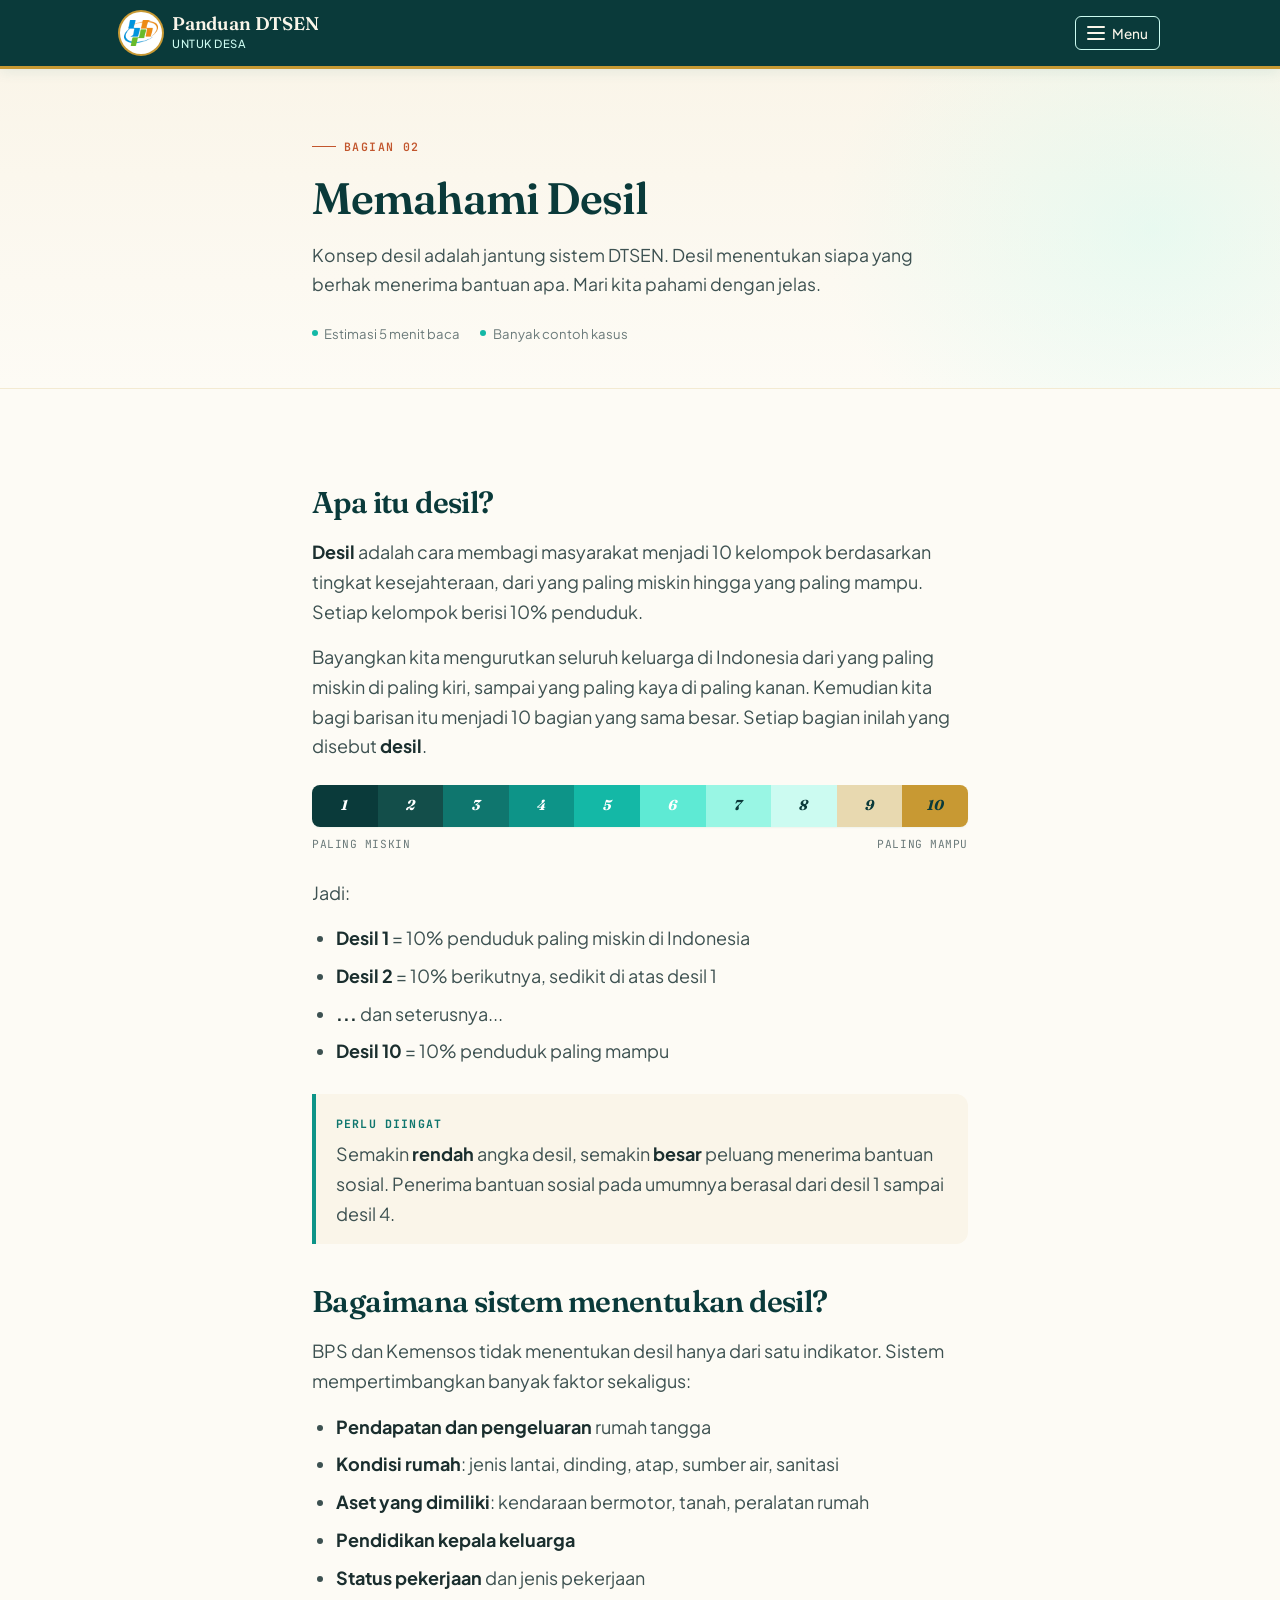
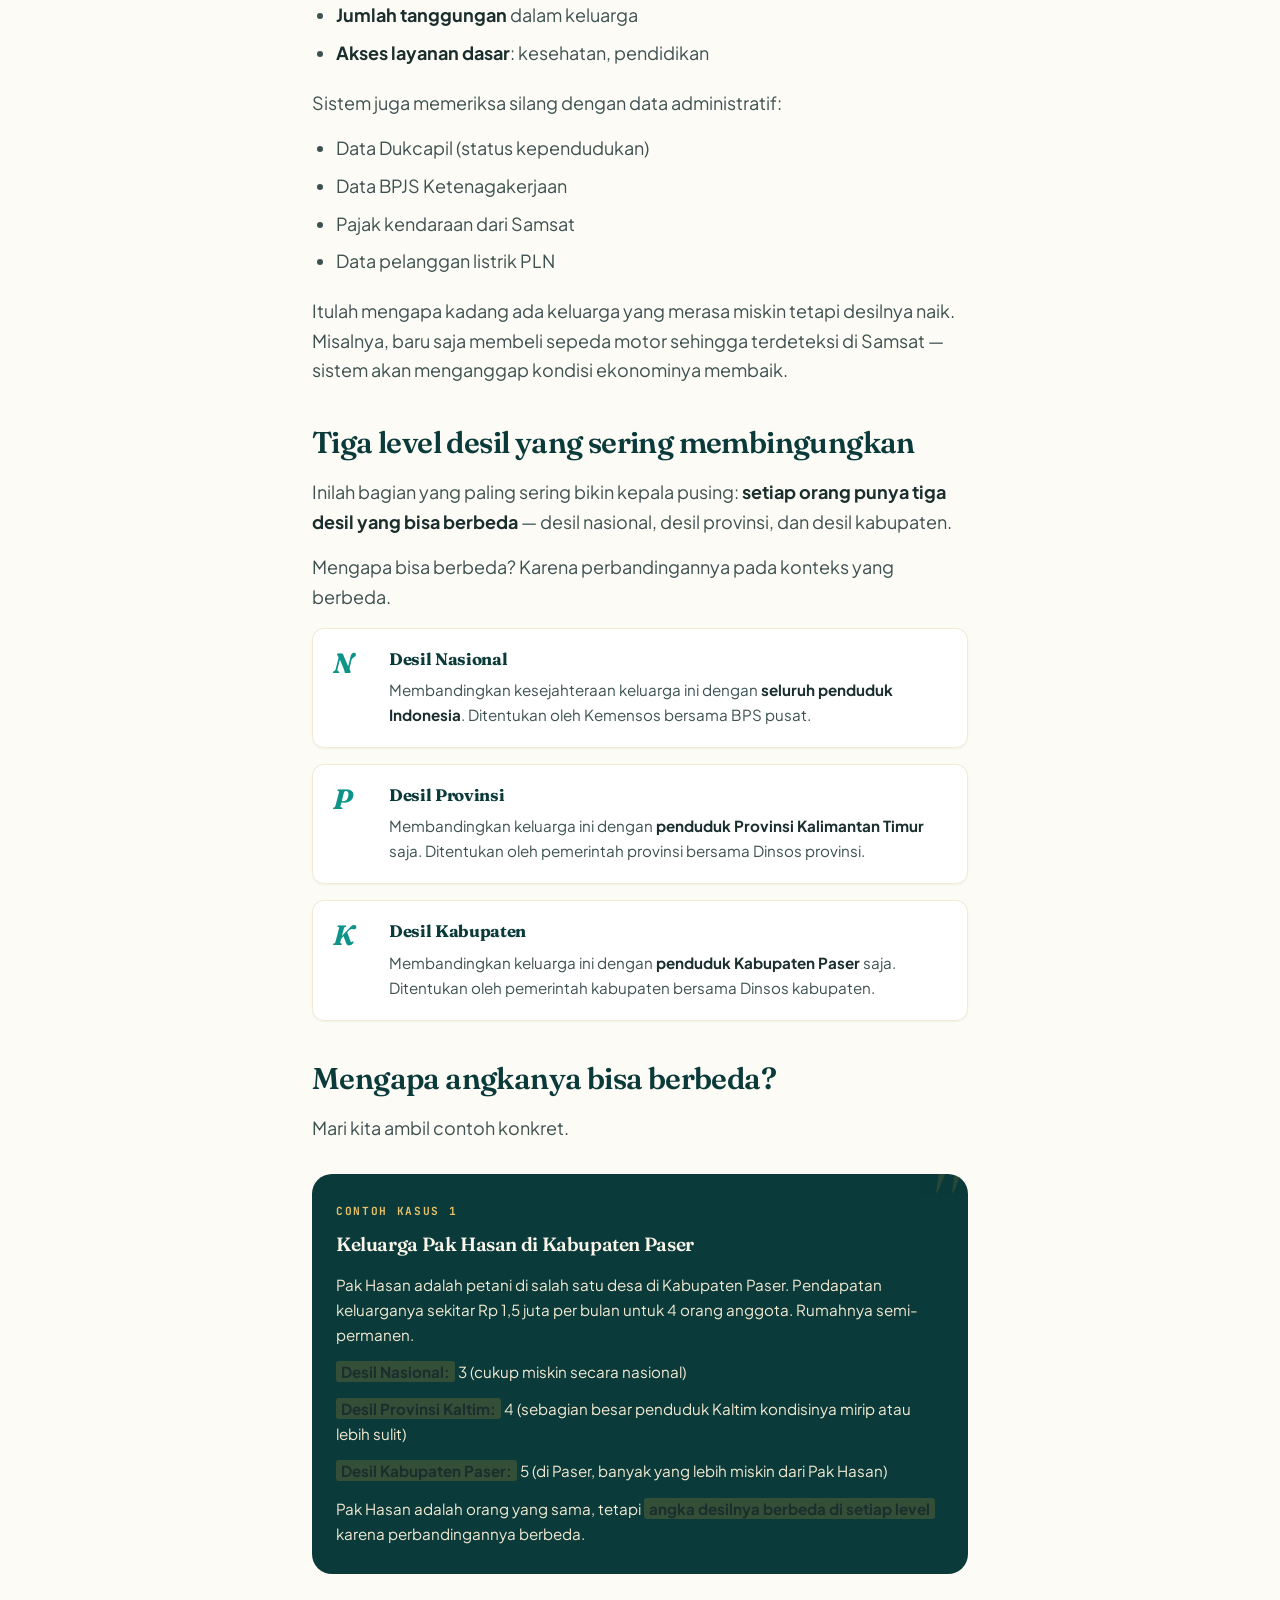
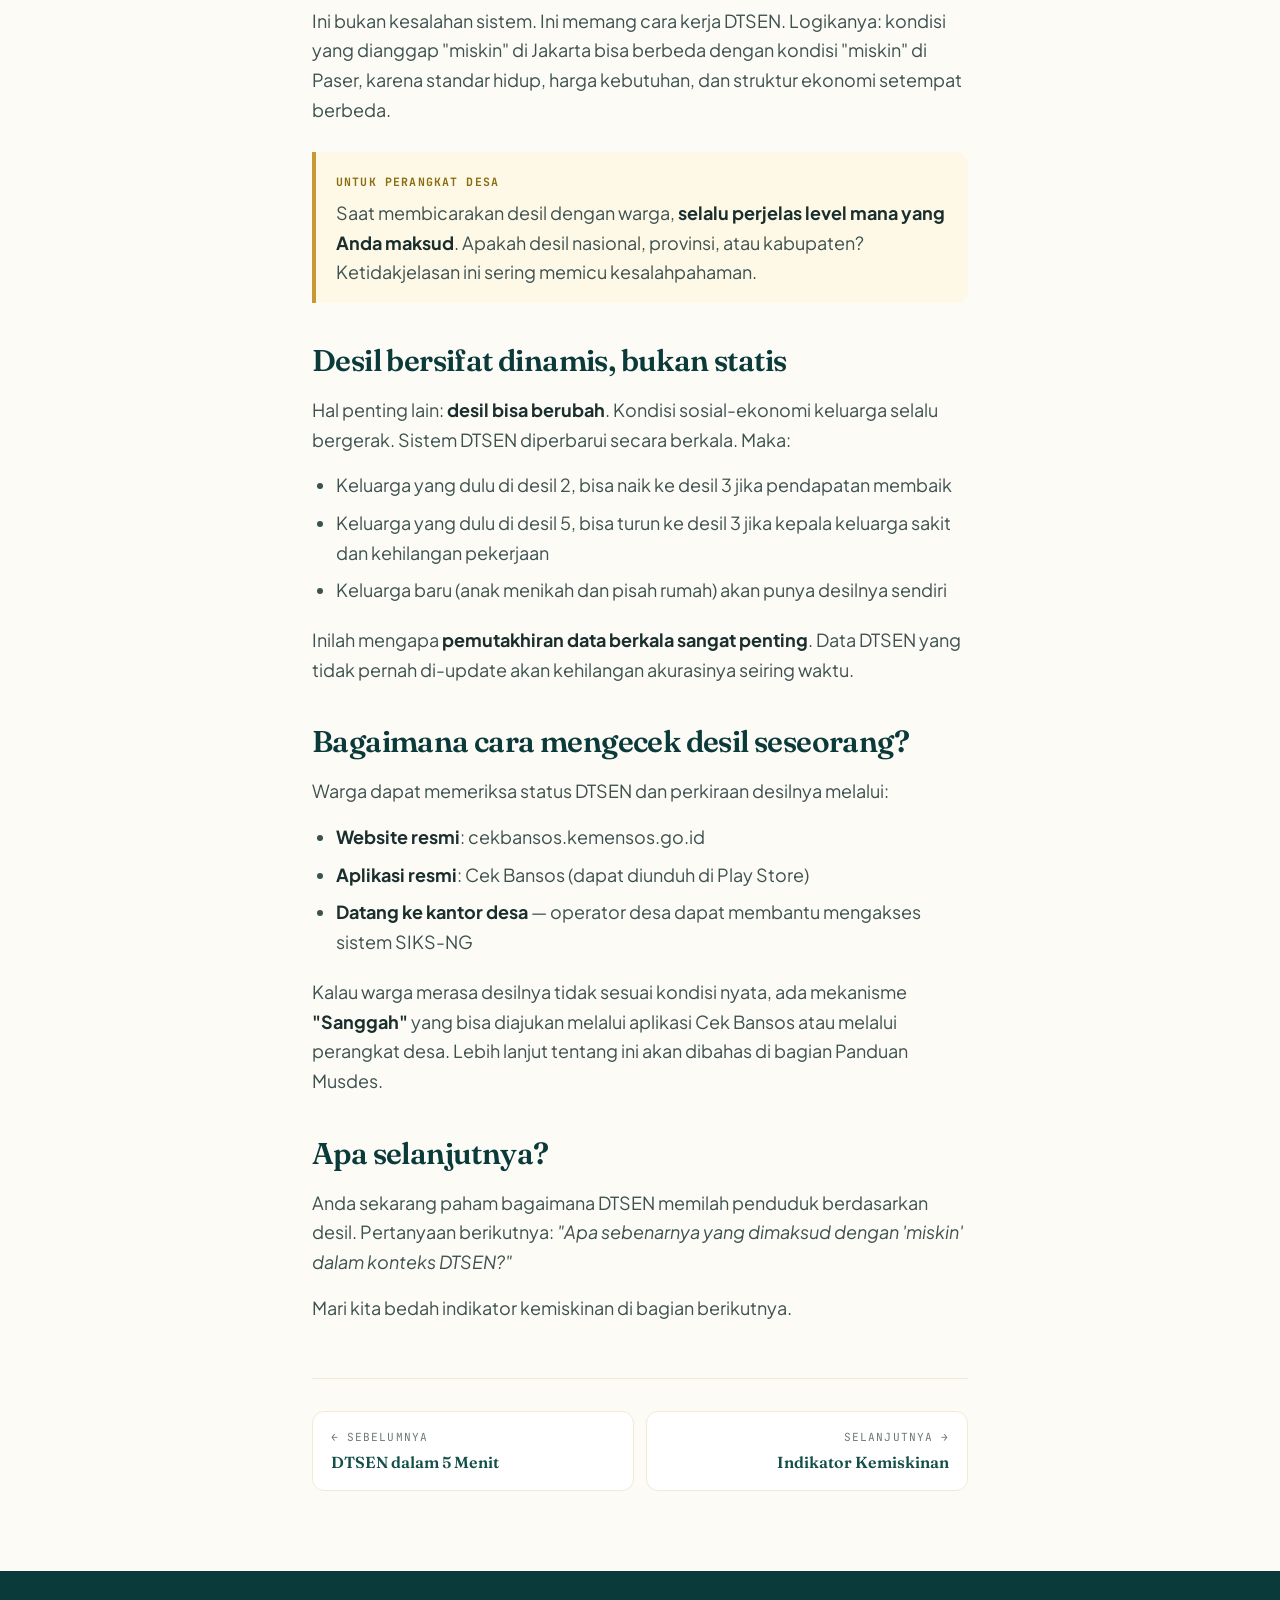
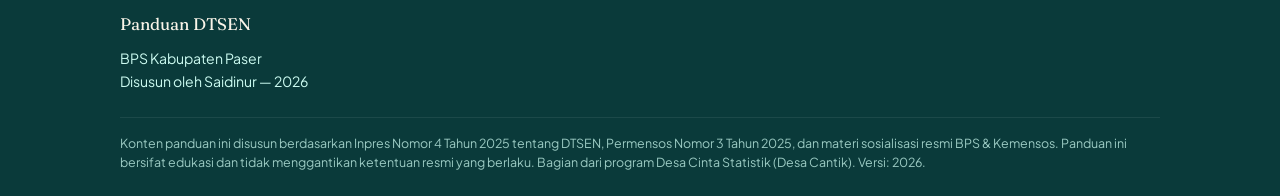
==== commit 2d8ea983: "Update desil.html" ====
--- a/desil.html
+++ b/desil.html
@@ -133,7 +133,7 @@
           <span class="step-card__num">P</span>
           <div class="step-card__body">
             <h4>Desil Provinsi</h4>
-            <p>Membandingkan keluarga ini dengan <strong>penduduk Provinsi Sumatera Selatan</strong> saja. Ditentukan oleh pemerintah provinsi bersama Dinsos provinsi.</p>
+            <p>Membandingkan keluarga ini dengan <strong>penduduk Provinsi Kalimantan Timur</strong> saja. Ditentukan oleh pemerintah provinsi bersama Dinsos provinsi.</p>
           </div>
         </div>
 
@@ -141,7 +141,7 @@
           <span class="step-card__num">K</span>
           <div class="step-card__body">
             <h4>Desil Kabupaten</h4>
-            <p>Membandingkan keluarga ini dengan <strong>penduduk Kabupaten Ogan Ilir</strong> saja. Ditentukan oleh pemerintah kabupaten bersama Dinsos kabupaten.</p>
+            <p>Membandingkan keluarga ini dengan <strong>penduduk Kabupaten Paser</strong> saja. Ditentukan oleh pemerintah kabupaten bersama Dinsos kabupaten.</p>
           </div>
         </div>
 
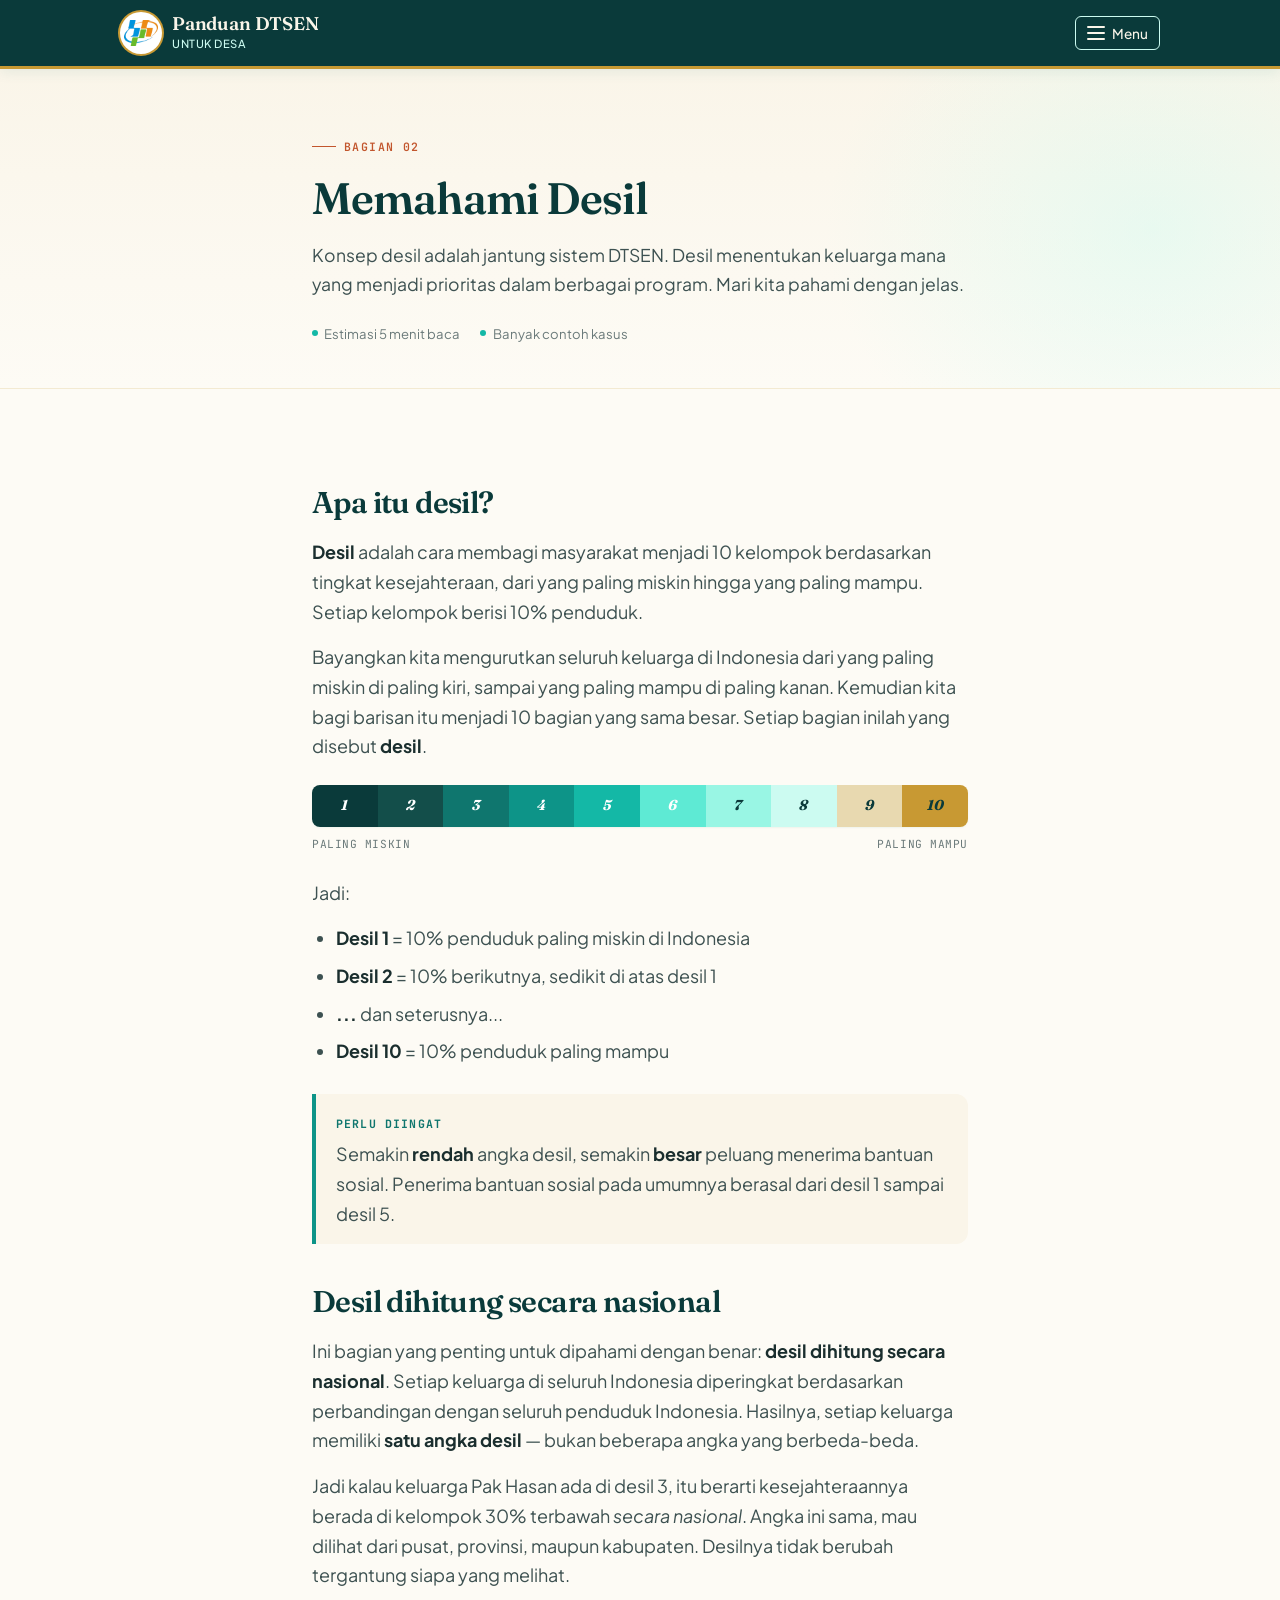
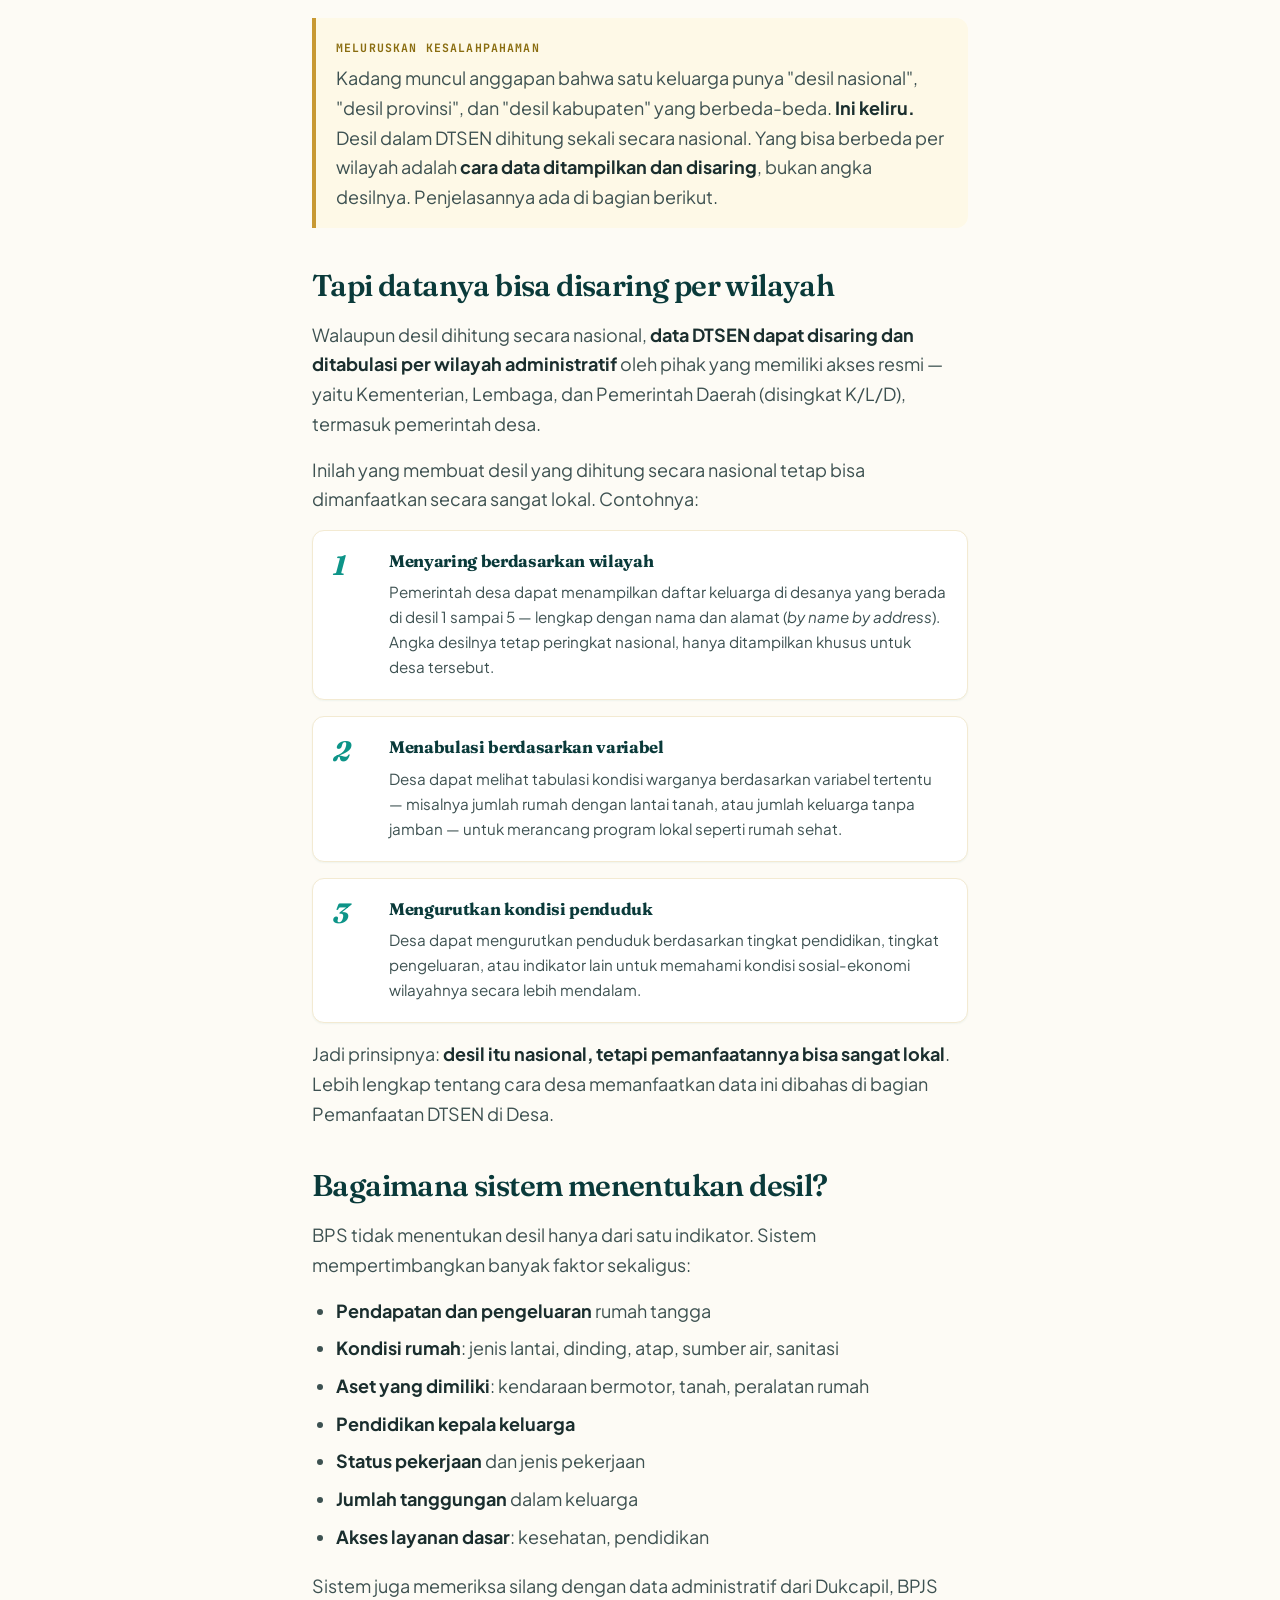
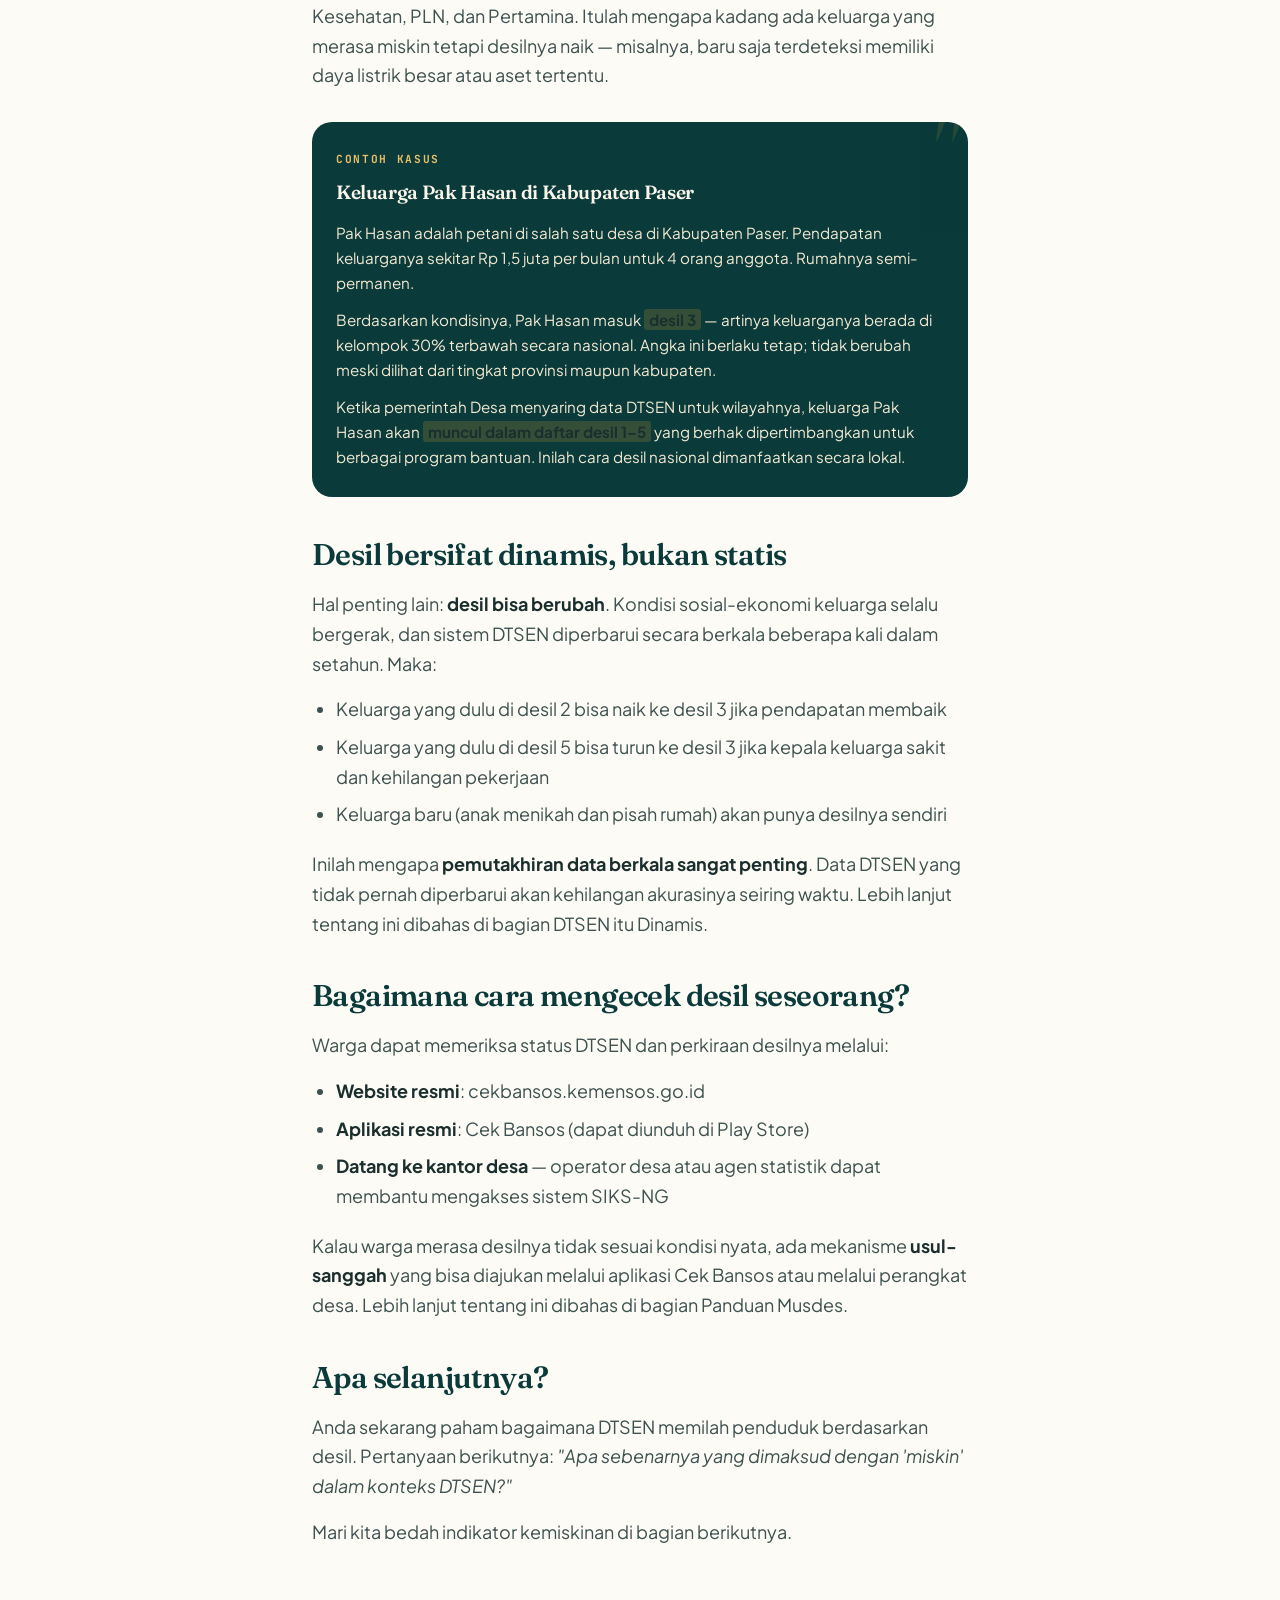
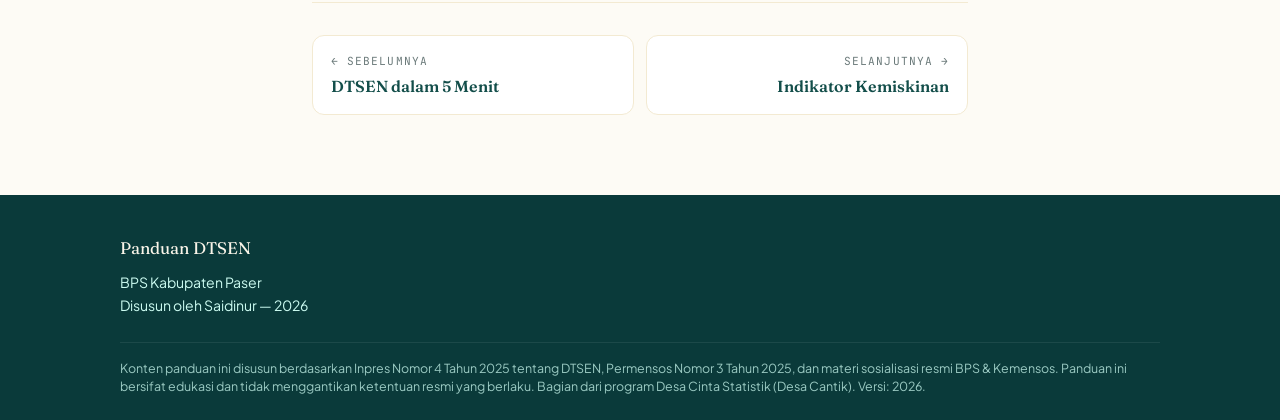
==== commit 33456e45: "Add files via upload" ====
--- a/desil.html
+++ b/desil.html
@@ -4,7 +4,7 @@
   <meta charset="UTF-8">
   <meta name="viewport" content="width=device-width, initial-scale=1.0">
   <title>Memahami Desil — Panduan DTSEN</title>
-  <meta name="description" content="Penjelasan tentang sistem desil DTSEN, perbedaan desil nasional/provinsi/kabupaten, dan contoh kasus konkret.">
+  <meta name="description" content="Penjelasan tentang sistem desil DTSEN: peringkat nasional 1-10 dan bagaimana datanya dapat disaring per wilayah administratif.">
   <link rel="preconnect" href="https://fonts.googleapis.com">
   <link rel="preconnect" href="https://fonts.gstatic.com" crossorigin>
   <link href="https://fonts.googleapis.com/css2?family=Fraunces:ital,opsz,wght@0,9..144,400..700;1,9..144,400..700&family=Plus+Jakarta+Sans:wght@400;500;600;700&family=JetBrains+Mono:wght@400;600&display=swap" rel="stylesheet">
@@ -36,7 +36,9 @@
       <li class="site-nav__item"><a href="kemiskinan.html" class="site-nav__link"><span class="site-nav__num">03</span>Indikator Kemiskinan</a></li>
       <li class="site-nav__item"><a href="stunting.html" class="site-nav__link"><span class="site-nav__num">04</span>Kemiskinan &amp; Stunting</a></li>
       <li class="site-nav__item"><a href="musdes.html" class="site-nav__link"><span class="site-nav__num">05</span>Panduan Musdes</a></li>
-      <li class="site-nav__item"><a href="tanya-jawab.html" class="site-nav__link"><span class="site-nav__num">06</span>Tanya-Jawab &amp; Glosarium</a></li>
+      <li class="site-nav__item"><a href="pemanfaatan.html" class="site-nav__link"><span class="site-nav__num">06</span>Pemanfaatan di Desa</a></li>
+      <li class="site-nav__item"><a href="dinamis.html" class="site-nav__link"><span class="site-nav__num">07</span>DTSEN itu Dinamis</a></li>
+      <li class="site-nav__item"><a href="tanya-jawab.html" class="site-nav__link"><span class="site-nav__num">08</span>Tanya-Jawab &amp; Glosarium</a></li>
     </ul>
   </nav>
 
@@ -45,7 +47,7 @@
       <div class="page-hero__inner">
         <div class="page-hero__eyebrow">Bagian 02</div>
         <h1>Memahami Desil</h1>
-        <p class="page-hero__lead">Konsep desil adalah jantung sistem DTSEN. Desil menentukan siapa yang berhak menerima bantuan apa. Mari kita pahami dengan jelas.</p>
+        <p class="page-hero__lead">Konsep desil adalah jantung sistem DTSEN. Desil menentukan keluarga mana yang menjadi prioritas dalam berbagai program. Mari kita pahami dengan jelas.</p>
         <div class="page-hero__meta">
           <span class="page-hero__meta-item">Estimasi 5 menit baca</span>
           <span class="page-hero__meta-item">Banyak contoh kasus</span>
@@ -61,7 +63,7 @@
         <h2>Apa itu desil?</h2>
         <p><strong>Desil</strong> adalah cara membagi masyarakat menjadi 10 kelompok berdasarkan tingkat kesejahteraan, dari yang paling miskin hingga yang paling mampu. Setiap kelompok berisi 10% penduduk.</p>
 
-        <p>Bayangkan kita mengurutkan seluruh keluarga di Indonesia dari yang paling miskin di paling kiri, sampai yang paling kaya di paling kanan. Kemudian kita bagi barisan itu menjadi 10 bagian yang sama besar. Setiap bagian inilah yang disebut <strong>desil</strong>.</p>
+        <p>Bayangkan kita mengurutkan seluruh keluarga di Indonesia dari yang paling miskin di paling kiri, sampai yang paling mampu di paling kanan. Kemudian kita bagi barisan itu menjadi 10 bagian yang sama besar. Setiap bagian inilah yang disebut <strong>desil</strong>.</p>
 
         <div class="decile-bar">
           <div class="decile-bar__cell" style="background:#0a3a3a;">1</div>
@@ -90,11 +92,52 @@
 
         <div class="callout">
           <span class="callout__label">Perlu Diingat</span>
-          <p style="margin-bottom: 0;">Semakin <strong>rendah</strong> angka desil, semakin <strong>besar</strong> peluang menerima bantuan sosial. Penerima bantuan sosial pada umumnya berasal dari desil 1 sampai desil 4.</p>
-        </div>
+          <p style="margin-bottom: 0;">Semakin <strong>rendah</strong> angka desil, semakin <strong>besar</strong> peluang menerima bantuan sosial. Penerima bantuan sosial pada umumnya berasal dari desil 1 sampai desil 5.</p>
+        </div>
+
+        <h2>Desil dihitung secara nasional</h2>
+        <p>Ini bagian yang penting untuk dipahami dengan benar: <strong>desil dihitung secara nasional</strong>. Setiap keluarga di seluruh Indonesia diperingkat berdasarkan perbandingan dengan seluruh penduduk Indonesia. Hasilnya, setiap keluarga memiliki <strong>satu angka desil</strong> &mdash; bukan beberapa angka yang berbeda-beda.</p>
+
+        <p>Jadi kalau keluarga Pak Hasan ada di desil 3, itu berarti kesejahteraannya berada di kelompok 30% terbawah <em>secara nasional</em>. Angka ini sama, mau dilihat dari pusat, provinsi, maupun kabupaten. Desilnya tidak berubah tergantung siapa yang melihat.</p>
+
+        <div class="callout callout--warning">
+          <span class="callout__label">Meluruskan Kesalahpahaman</span>
+          <p style="margin-bottom: 0;">Kadang muncul anggapan bahwa satu keluarga punya "desil nasional", "desil provinsi", dan "desil kabupaten" yang berbeda-beda. <strong>Ini keliru.</strong> Desil dalam DTSEN dihitung sekali secara nasional. Yang bisa berbeda per wilayah adalah <strong>cara data ditampilkan dan disaring</strong>, bukan angka desilnya. Penjelasannya ada di bagian berikut.</p>
+        </div>
+
+        <h2>Tapi datanya bisa disaring per wilayah</h2>
+        <p>Walaupun desil dihitung secara nasional, <strong>data DTSEN dapat disaring dan ditabulasi per wilayah administratif</strong> oleh pihak yang memiliki akses resmi &mdash; yaitu Kementerian, Lembaga, dan Pemerintah Daerah (disingkat K/L/D), termasuk pemerintah desa.</p>
+
+        <p>Inilah yang membuat desil yang dihitung secara nasional tetap bisa dimanfaatkan secara sangat lokal. Contohnya:</p>
+
+        <div class="step-card">
+          <span class="step-card__num">1</span>
+          <div class="step-card__body">
+            <h4>Menyaring berdasarkan wilayah</h4>
+            <p>Pemerintah desa dapat menampilkan daftar keluarga di desanya yang berada di desil 1 sampai 5 &mdash; lengkap dengan nama dan alamat (<em>by name by address</em>). Angka desilnya tetap peringkat nasional, hanya ditampilkan khusus untuk desa tersebut.</p>
+          </div>
+        </div>
+
+        <div class="step-card">
+          <span class="step-card__num">2</span>
+          <div class="step-card__body">
+            <h4>Menabulasi berdasarkan variabel</h4>
+            <p>Desa dapat melihat tabulasi kondisi warganya berdasarkan variabel tertentu &mdash; misalnya jumlah rumah dengan lantai tanah, atau jumlah keluarga tanpa jamban &mdash; untuk merancang program lokal seperti rumah sehat.</p>
+          </div>
+        </div>
+
+        <div class="step-card">
+          <span class="step-card__num">3</span>
+          <div class="step-card__body">
+            <h4>Mengurutkan kondisi penduduk</h4>
+            <p>Desa dapat mengurutkan penduduk berdasarkan tingkat pendidikan, tingkat pengeluaran, atau indikator lain untuk memahami kondisi sosial-ekonomi wilayahnya secara lebih mendalam.</p>
+          </div>
+        </div>
+
+        <p>Jadi prinsipnya: <strong>desil itu nasional, tetapi pemanfaatannya bisa sangat lokal</strong>. Lebih lengkap tentang cara desa memanfaatkan data ini dibahas di bagian Pemanfaatan DTSEN di Desa.</p>
 
         <h2>Bagaimana sistem menentukan desil?</h2>
-        <p>BPS dan Kemensos tidak menentukan desil hanya dari satu indikator. Sistem mempertimbangkan banyak faktor sekaligus:</p>
+        <p>BPS tidak menentukan desil hanya dari satu indikator. Sistem mempertimbangkan banyak faktor sekaligus:</p>
 
         <ul>
           <li><strong>Pendapatan dan pengeluaran</strong> rumah tangga</li>
@@ -106,75 +149,26 @@
           <li><strong>Akses layanan dasar</strong>: kesehatan, pendidikan</li>
         </ul>
 
-        <p>Sistem juga memeriksa silang dengan data administratif:</p>
-        <ul>
-          <li>Data Dukcapil (status kependudukan)</li>
-          <li>Data BPJS Ketenagakerjaan</li>
-          <li>Pajak kendaraan dari Samsat</li>
-          <li>Data pelanggan listrik PLN</li>
-        </ul>
-
-        <p>Itulah mengapa kadang ada keluarga yang merasa miskin tetapi desilnya naik. Misalnya, baru saja membeli sepeda motor sehingga terdeteksi di Samsat &mdash; sistem akan menganggap kondisi ekonominya membaik.</p>
-
-        <h2>Tiga level desil yang sering membingungkan</h2>
-        <p>Inilah bagian yang paling sering bikin kepala pusing: <strong>setiap orang punya tiga desil yang bisa berbeda</strong> &mdash; desil nasional, desil provinsi, dan desil kabupaten.</p>
-
-        <p>Mengapa bisa berbeda? Karena perbandingannya pada konteks yang berbeda.</p>
-
-        <div class="step-card">
-          <span class="step-card__num">N</span>
-          <div class="step-card__body">
-            <h4>Desil Nasional</h4>
-            <p>Membandingkan kesejahteraan keluarga ini dengan <strong>seluruh penduduk Indonesia</strong>. Ditentukan oleh Kemensos bersama BPS pusat.</p>
-          </div>
-        </div>
-
-        <div class="step-card">
-          <span class="step-card__num">P</span>
-          <div class="step-card__body">
-            <h4>Desil Provinsi</h4>
-            <p>Membandingkan keluarga ini dengan <strong>penduduk Provinsi Kalimantan Timur</strong> saja. Ditentukan oleh pemerintah provinsi bersama Dinsos provinsi.</p>
-          </div>
-        </div>
-
-        <div class="step-card">
-          <span class="step-card__num">K</span>
-          <div class="step-card__body">
-            <h4>Desil Kabupaten</h4>
-            <p>Membandingkan keluarga ini dengan <strong>penduduk Kabupaten Paser</strong> saja. Ditentukan oleh pemerintah kabupaten bersama Dinsos kabupaten.</p>
-          </div>
-        </div>
-
-        <h2>Mengapa angkanya bisa berbeda?</h2>
-        <p>Mari kita ambil contoh konkret.</p>
+        <p>Sistem juga memeriksa silang dengan data administratif dari Dukcapil, BPJS Kesehatan, PLN, dan Pertamina. Itulah mengapa kadang ada keluarga yang merasa miskin tetapi desilnya naik &mdash; misalnya, baru saja terdeteksi memiliki daya listrik besar atau aset tertentu.</p>
 
         <div class="case-study">
-          <div class="case-study__label">Contoh Kasus 1</div>
+          <div class="case-study__label">Contoh Kasus</div>
           <h3>Keluarga Pak Hasan di Kabupaten Paser</h3>
           <p>Pak Hasan adalah petani di salah satu desa di Kabupaten Paser. Pendapatan keluarganya sekitar Rp 1,5 juta per bulan untuk 4 orang anggota. Rumahnya semi-permanen.</p>
-          <p><strong>Desil Nasional:</strong> 3 (cukup miskin secara nasional)</p>
-          <p><strong>Desil Provinsi Kaltim:</strong> 4 (sebagian besar penduduk Kaltim kondisinya mirip atau lebih sulit)</p>
-          <p><strong>Desil Kabupaten Paser:</strong> 5 (di Paser, banyak yang lebih miskin dari Pak Hasan)</p>
-          <p>Pak Hasan adalah orang yang sama, tetapi <strong>angka desilnya berbeda di setiap level</strong> karena perbandingannya berbeda.</p>
-        </div>
-
-        <p>Ini bukan kesalahan sistem. Ini memang cara kerja DTSEN. Logikanya: kondisi yang dianggap "miskin" di Jakarta bisa berbeda dengan kondisi "miskin" di Paser, karena standar hidup, harga kebutuhan, dan struktur ekonomi setempat berbeda.</p>
-
-        <div class="callout callout--warning">
-          <span class="callout__label">Untuk Perangkat Desa</span>
-          <p style="margin-bottom: 0;">Saat membicarakan desil dengan warga, <strong>selalu perjelas level mana yang Anda maksud</strong>. Apakah desil nasional, provinsi, atau kabupaten? Ketidakjelasan ini sering memicu kesalahpahaman.</p>
+          <p>Berdasarkan kondisinya, Pak Hasan masuk <strong>desil 3</strong> &mdash; artinya keluarganya berada di kelompok 30% terbawah secara nasional. Angka ini berlaku tetap; tidak berubah meski dilihat dari tingkat provinsi maupun kabupaten.</p>
+          <p>Ketika pemerintah Desa menyaring data DTSEN untuk wilayahnya, keluarga Pak Hasan akan <strong>muncul dalam daftar desil 1&ndash;5</strong> yang berhak dipertimbangkan untuk berbagai program bantuan. Inilah cara desil nasional dimanfaatkan secara lokal.</p>
         </div>
 
         <h2>Desil bersifat dinamis, bukan statis</h2>
-        <p>Hal penting lain: <strong>desil bisa berubah</strong>. Kondisi sosial-ekonomi keluarga selalu bergerak. Sistem DTSEN diperbarui secara berkala. Maka:</p>
-
-        <ul>
-          <li>Keluarga yang dulu di desil 2, bisa naik ke desil 3 jika pendapatan membaik</li>
-          <li>Keluarga yang dulu di desil 5, bisa turun ke desil 3 jika kepala keluarga sakit dan kehilangan pekerjaan</li>
+        <p>Hal penting lain: <strong>desil bisa berubah</strong>. Kondisi sosial-ekonomi keluarga selalu bergerak, dan sistem DTSEN diperbarui secara berkala beberapa kali dalam setahun. Maka:</p>
+
+        <ul>
+          <li>Keluarga yang dulu di desil 2 bisa naik ke desil 3 jika pendapatan membaik</li>
+          <li>Keluarga yang dulu di desil 5 bisa turun ke desil 3 jika kepala keluarga sakit dan kehilangan pekerjaan</li>
           <li>Keluarga baru (anak menikah dan pisah rumah) akan punya desilnya sendiri</li>
         </ul>
 
-        <p>Inilah mengapa <strong>pemutakhiran data berkala sangat penting</strong>. Data DTSEN yang tidak pernah di-update akan kehilangan akurasinya seiring waktu.</p>
+        <p>Inilah mengapa <strong>pemutakhiran data berkala sangat penting</strong>. Data DTSEN yang tidak pernah diperbarui akan kehilangan akurasinya seiring waktu. Lebih lanjut tentang ini dibahas di bagian DTSEN itu Dinamis.</p>
 
         <h2>Bagaimana cara mengecek desil seseorang?</h2>
         <p>Warga dapat memeriksa status DTSEN dan perkiraan desilnya melalui:</p>
@@ -182,10 +176,10 @@
         <ul>
           <li><strong>Website resmi</strong>: cekbansos.kemensos.go.id</li>
           <li><strong>Aplikasi resmi</strong>: Cek Bansos (dapat diunduh di Play Store)</li>
-          <li><strong>Datang ke kantor desa</strong> &mdash; operator desa dapat membantu mengakses sistem SIKS-NG</li>
-        </ul>
-
-        <p>Kalau warga merasa desilnya tidak sesuai kondisi nyata, ada mekanisme <strong>"Sanggah"</strong> yang bisa diajukan melalui aplikasi Cek Bansos atau melalui perangkat desa. Lebih lanjut tentang ini akan dibahas di bagian Panduan Musdes.</p>
+          <li><strong>Datang ke kantor desa</strong> &mdash; operator desa atau agen statistik dapat membantu mengakses sistem SIKS-NG</li>
+        </ul>
+
+        <p>Kalau warga merasa desilnya tidak sesuai kondisi nyata, ada mekanisme <strong>usul-sanggah</strong> yang bisa diajukan melalui aplikasi Cek Bansos atau melalui perangkat desa. Lebih lanjut tentang ini dibahas di bagian Panduan Musdes.</p>
 
         <h2>Apa selanjutnya?</h2>
         <p>Anda sekarang paham bagaimana DTSEN memilah penduduk berdasarkan desil. Pertanyaan berikutnya: <em>"Apa sebenarnya yang dimaksud dengan 'miskin' dalam konteks DTSEN?"</em></p>
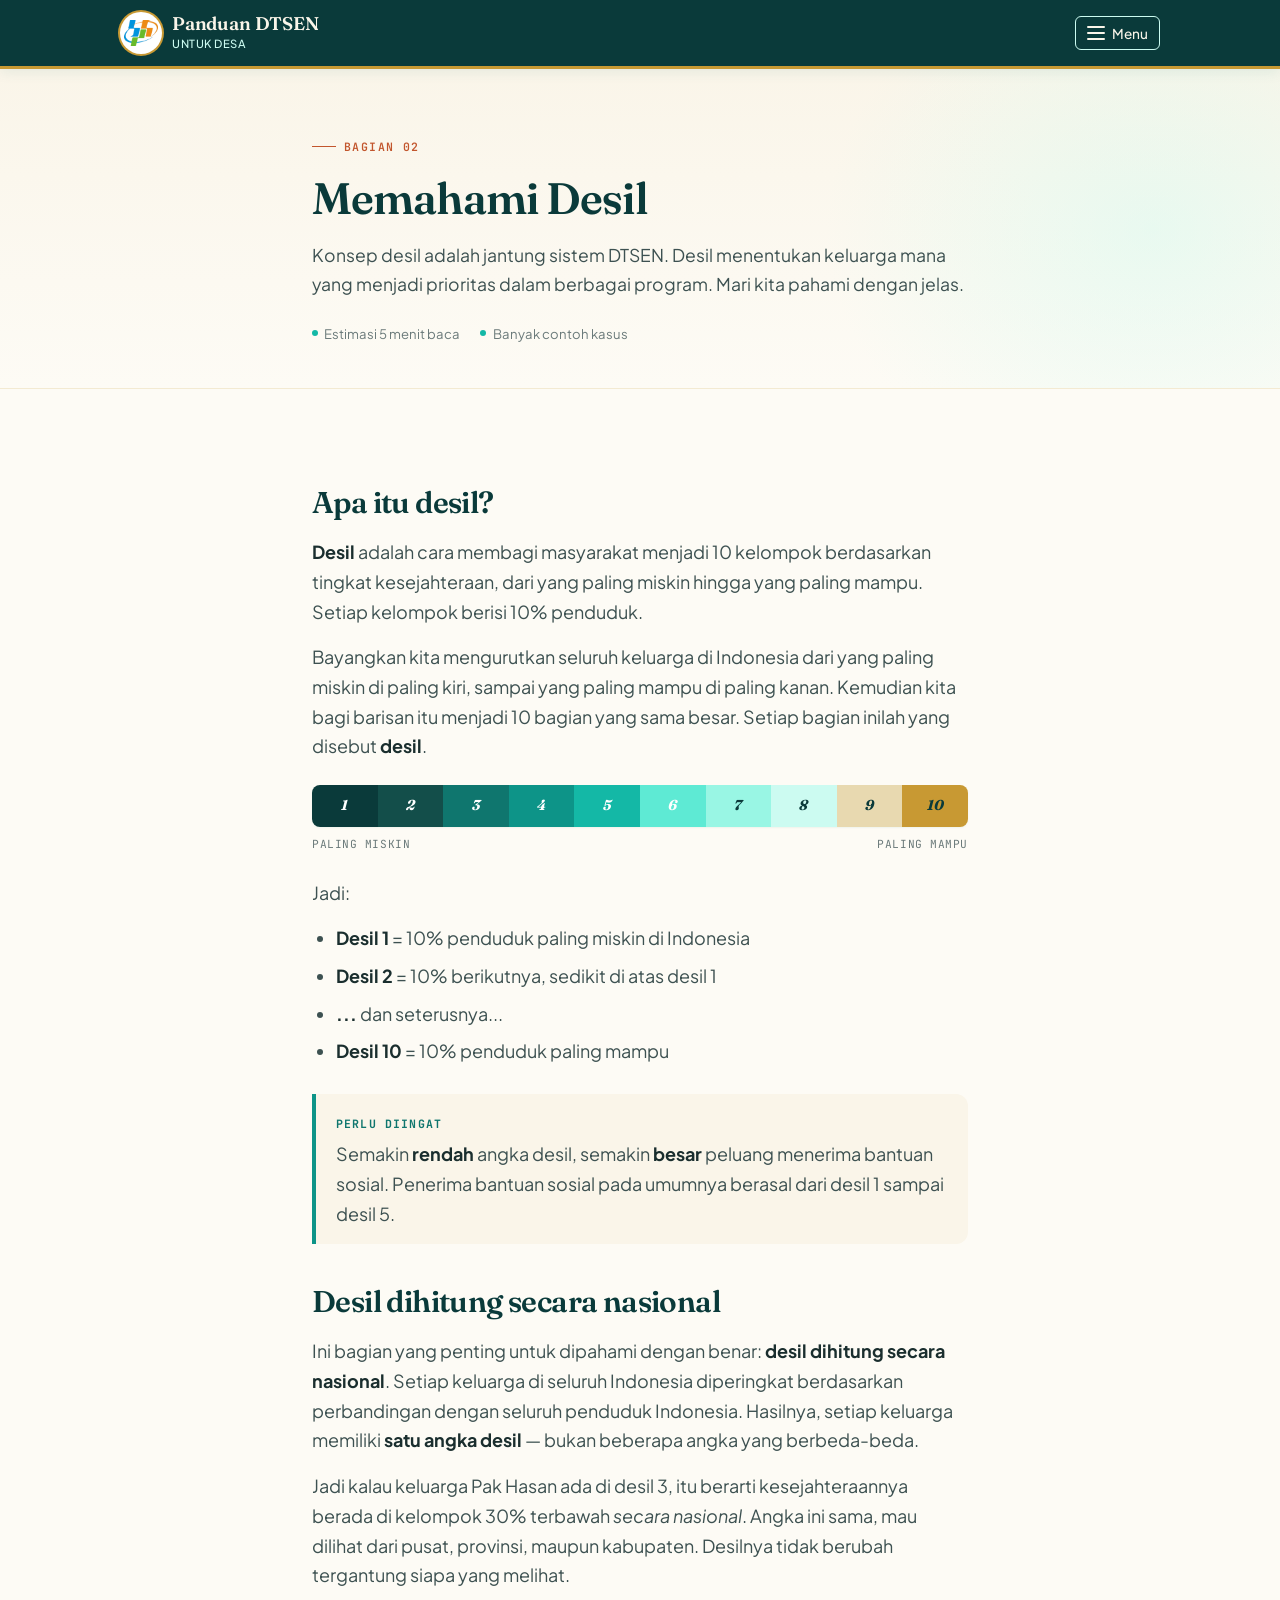
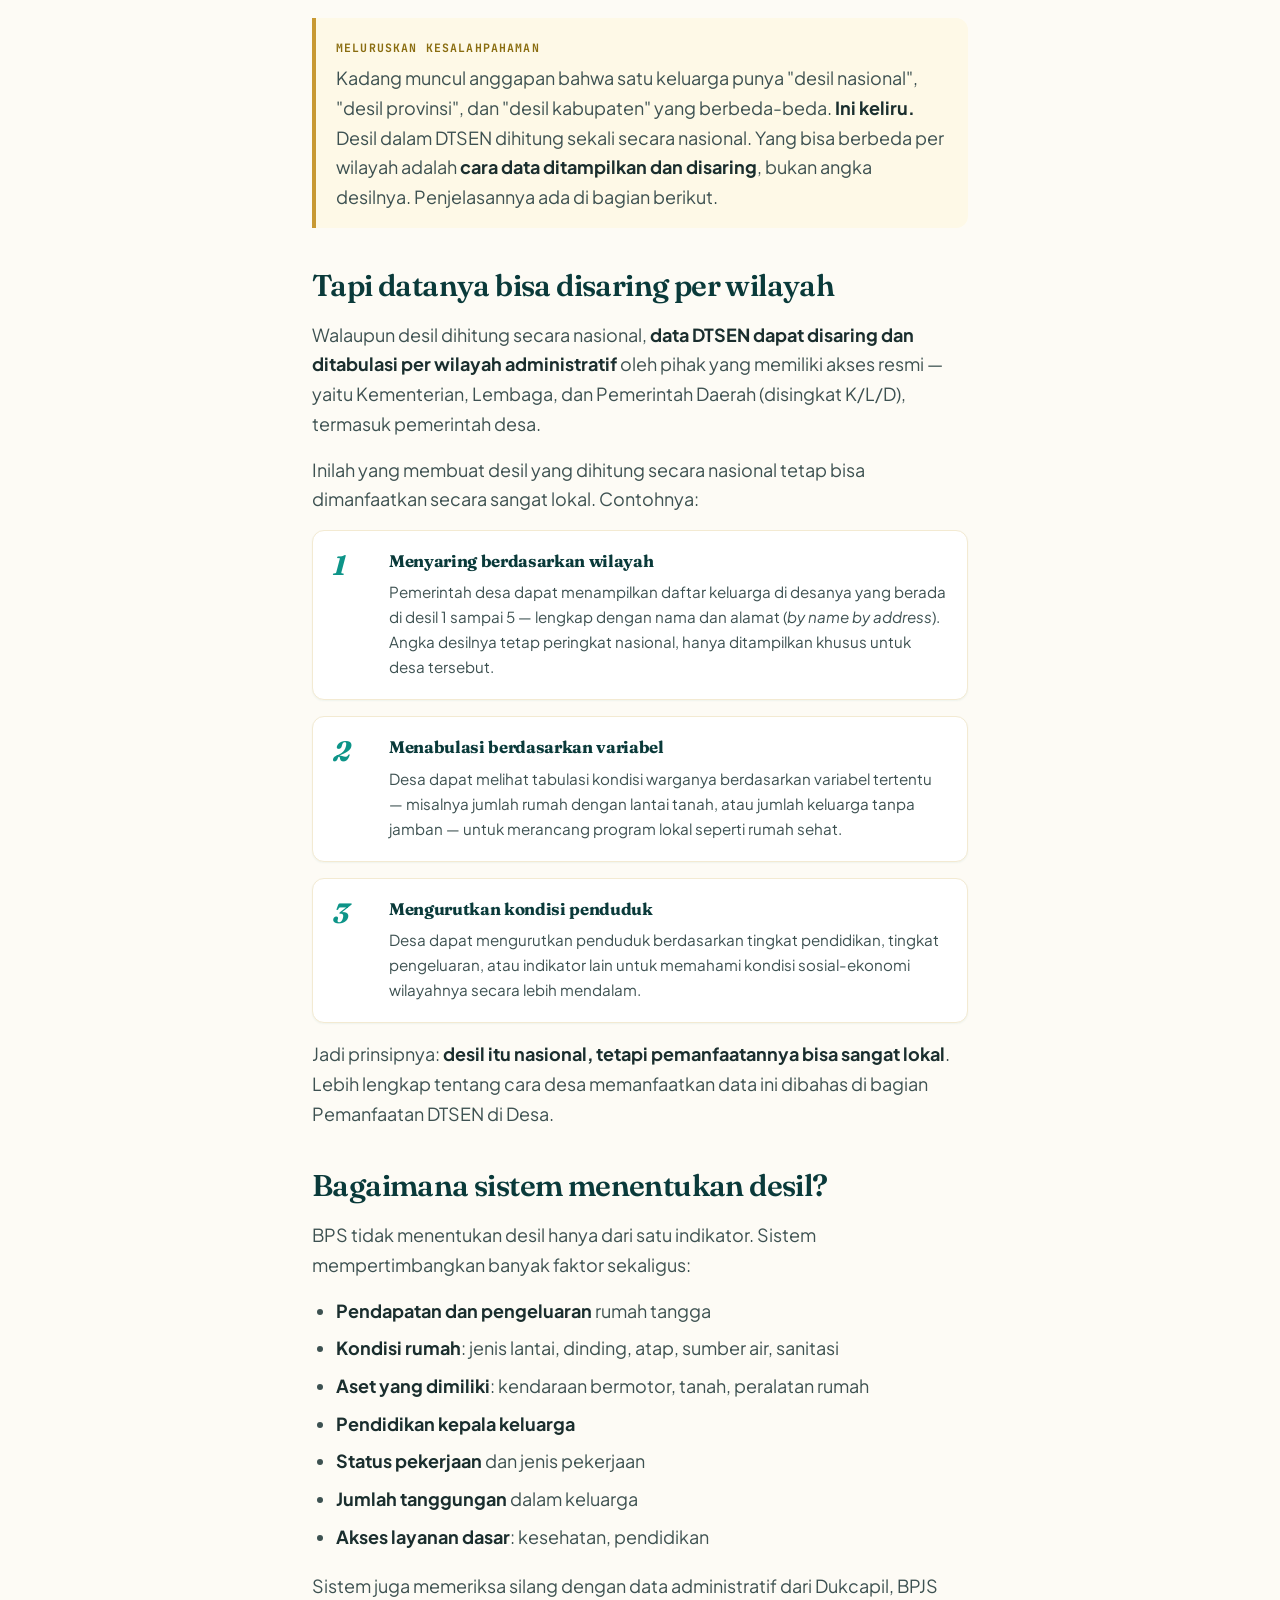
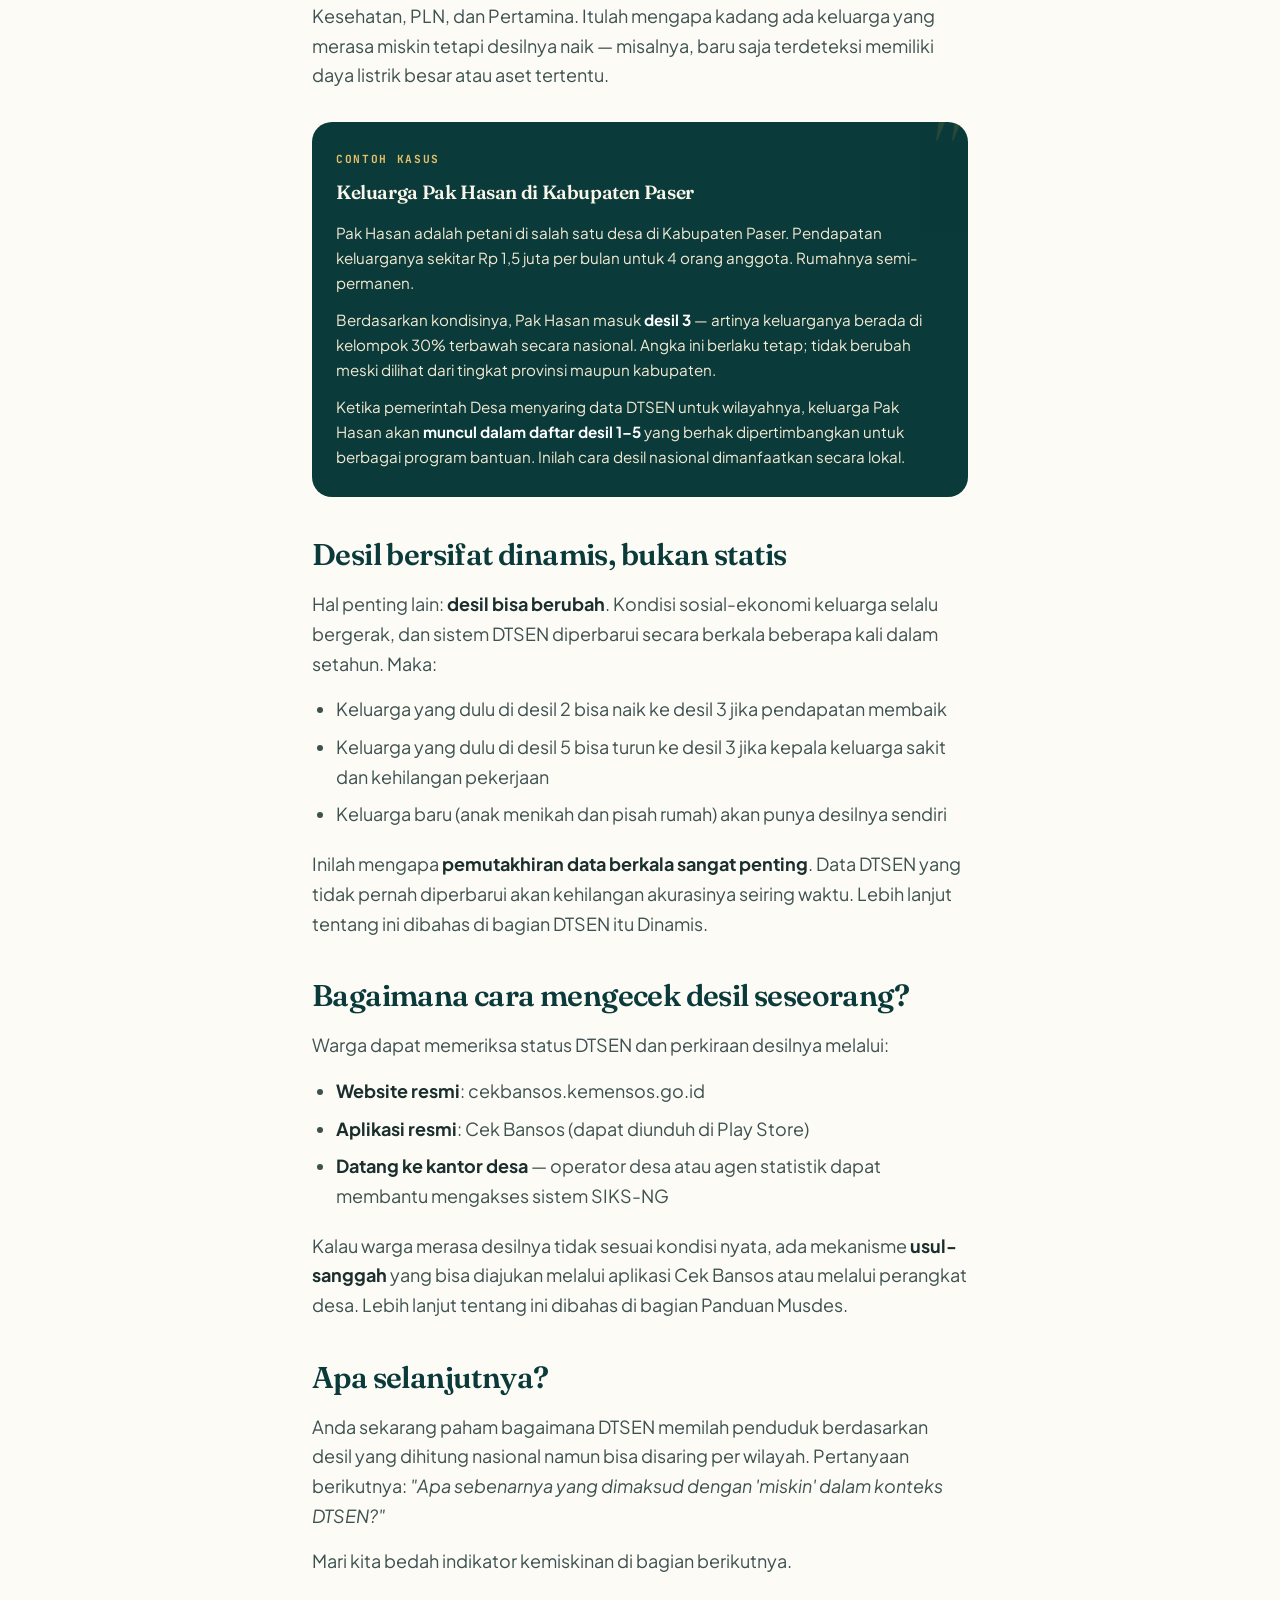
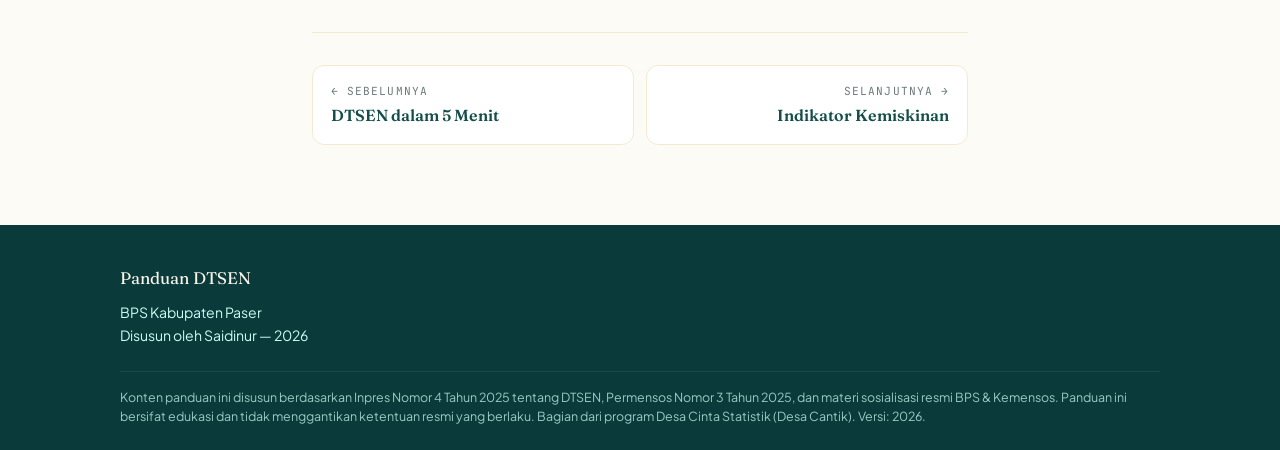
==== commit 34de660d: "Add files via upload" ====
--- a/desil.html
+++ b/desil.html
@@ -182,7 +182,7 @@
         <p>Kalau warga merasa desilnya tidak sesuai kondisi nyata, ada mekanisme <strong>usul-sanggah</strong> yang bisa diajukan melalui aplikasi Cek Bansos atau melalui perangkat desa. Lebih lanjut tentang ini dibahas di bagian Panduan Musdes.</p>
 
         <h2>Apa selanjutnya?</h2>
-        <p>Anda sekarang paham bagaimana DTSEN memilah penduduk berdasarkan desil. Pertanyaan berikutnya: <em>"Apa sebenarnya yang dimaksud dengan 'miskin' dalam konteks DTSEN?"</em></p>
+        <p>Anda sekarang paham bagaimana DTSEN memilah penduduk berdasarkan desil yang dihitung nasional namun bisa disaring per wilayah. Pertanyaan berikutnya: <em>"Apa sebenarnya yang dimaksud dengan 'miskin' dalam konteks DTSEN?"</em></p>
 
         <p>Mari kita bedah indikator kemiskinan di bagian berikutnya.</p>
 
--- a/assets/css/styles.css
+++ b/assets/css/styles.css
@@ -453,14 +453,11 @@
   z-index: 1;
 }
 .case-study p:last-child { margin-bottom: 0; }
+.prose .case-study p strong,
+.prose .case-study strong,
 .case-study strong {
   color: #ffffff;
   font-weight: 700;
-  background: rgba(200, 153, 51, 0.22);
-  padding: 1px 5px;
-  border-radius: 3px;
-  box-decoration-break: clone;
-  -webkit-box-decoration-break: clone;
 }
 .case-study em {
   color: var(--gold-soft, #d4a847);
